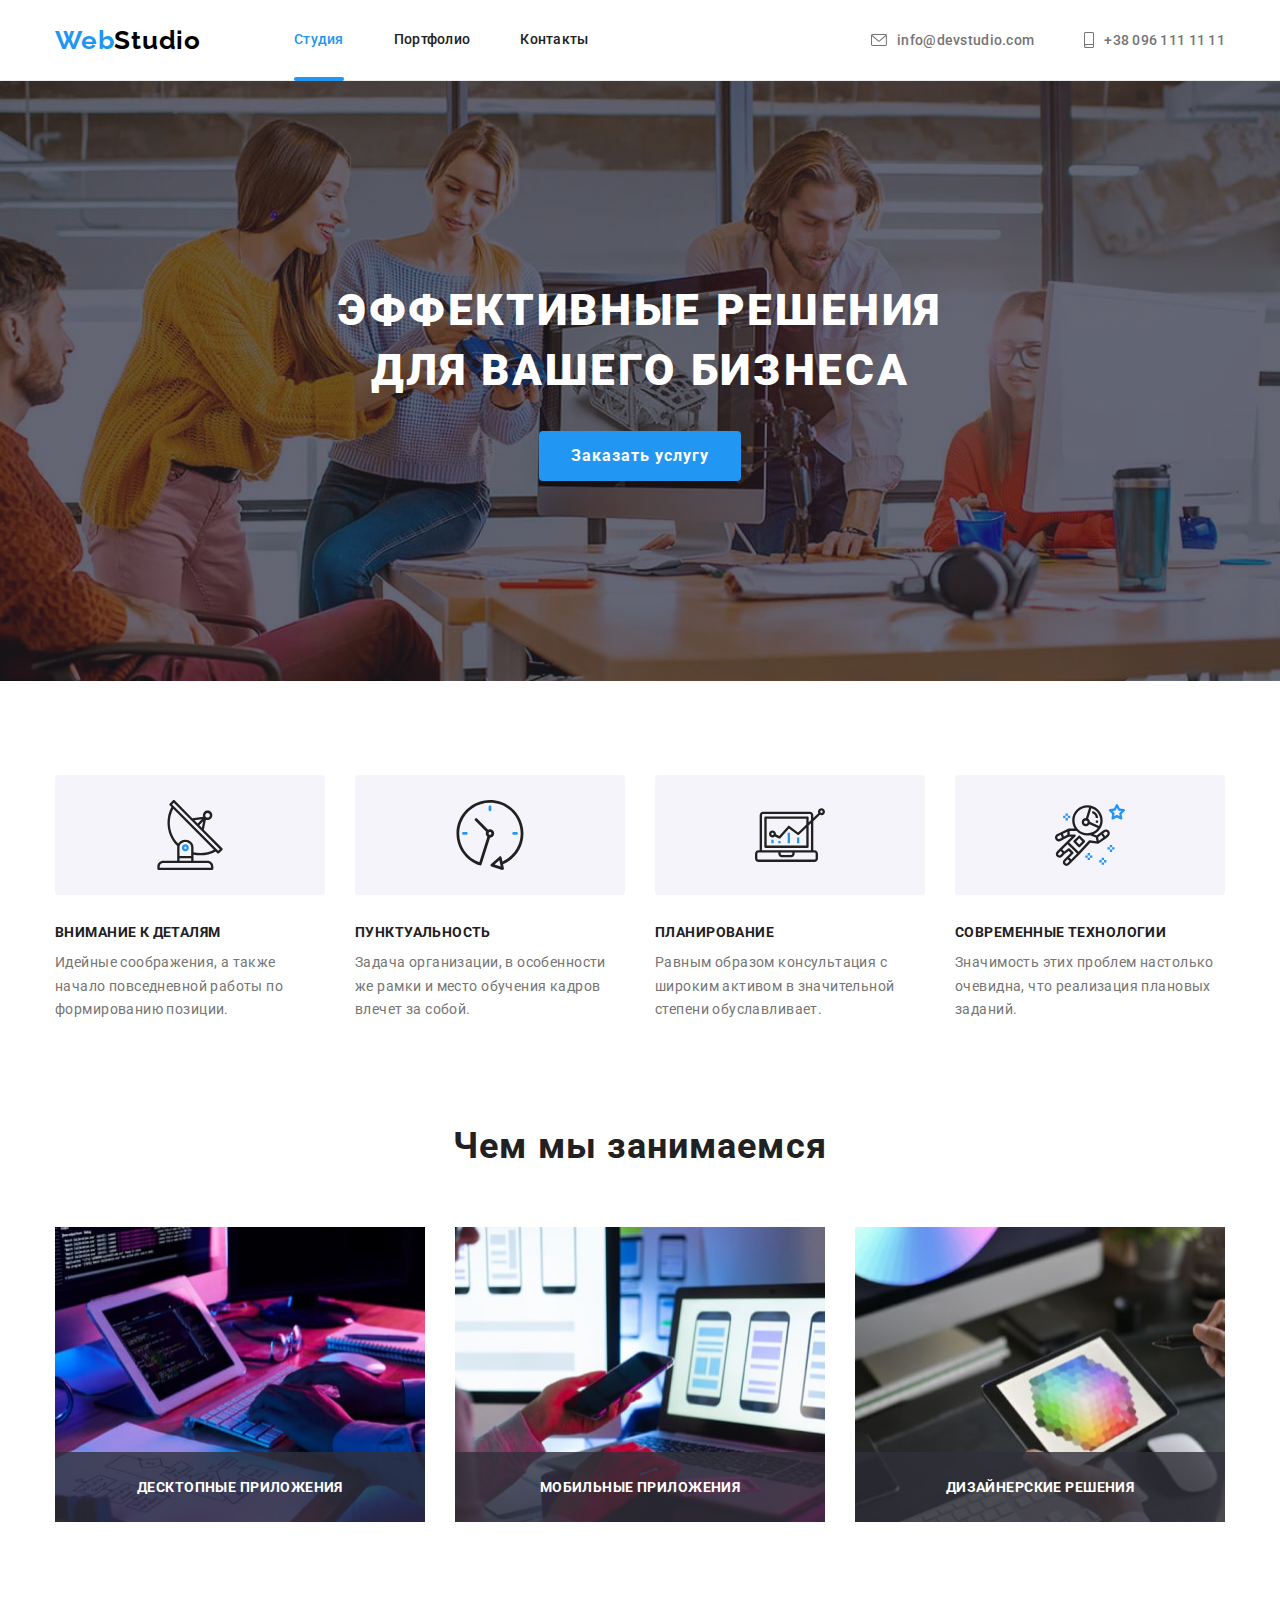
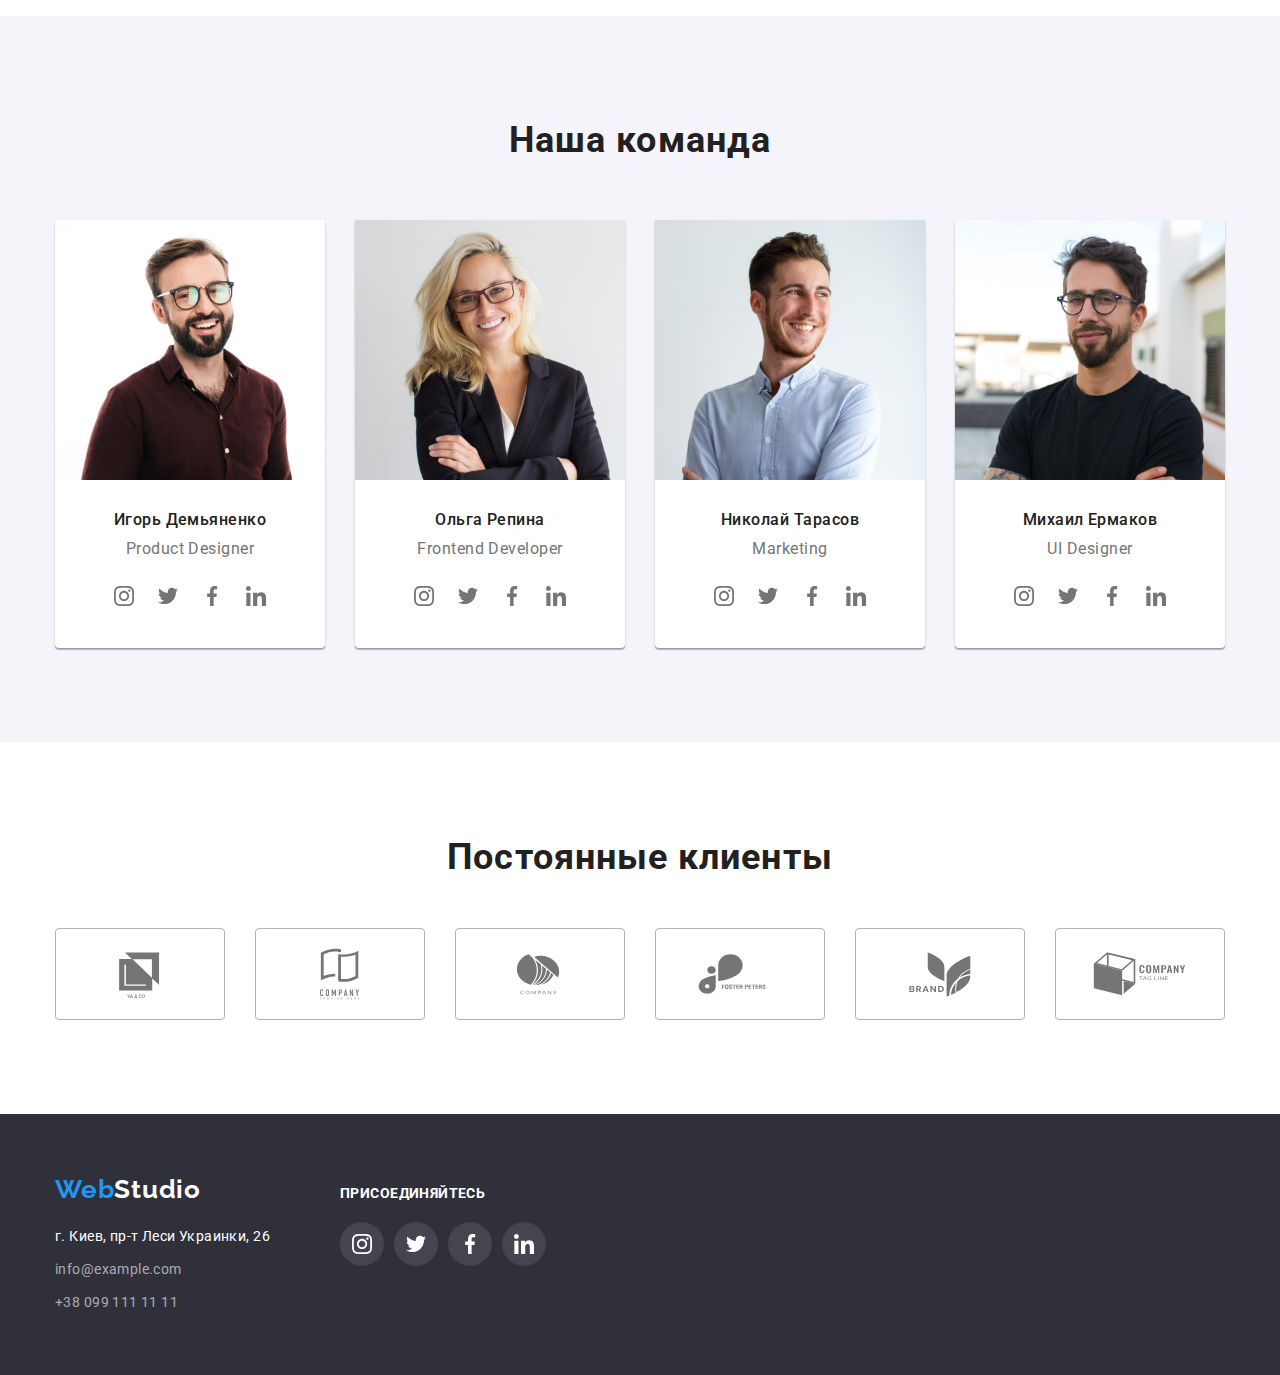
==== index.html @ 7a408845 "Adds files from HW#5" ====
<!DOCTYPE html>
<html lang="ru">
  <head>
    <meta charset="UTF-8" />
    <meta http-equiv="X-UA-Compatible" content="IE=edge" />
    <meta name="viewport" content="width=device-width, initial-scale=1.0" />
    <title>Студия</title>
    <link rel="preconnect" href="https://fonts.googleapis.com" />
    <link rel="preconnect" href="https://fonts.gstatic.com" crossorigin />
    <link
      href="https://fonts.googleapis.com/css2?family=Raleway:wght@700&family=Roboto:wght@400;500;700;900&display=swap"
      rel="stylesheet"
    />
    <link
      rel="stylesheet"
      href="https://cdnjs.cloudflare.com/ajax/libs/modern-normalize/1.1.0/modern-normalize.min.css"
    />
    <link rel="stylesheet" href="./css/styles.css" />
  </head>

  <body>
    <!-- Header -->
    <header class="page-header">
      <div class="container">
        <nav class="page-header-navigation">
          <a class="page-logo link" href="./index.html" lang="en"
            >Web<span class="header-logo">Studio</span></a
          >
          <ul class="page-header-navigation-list list">
            <li class="page-header-navigation-item">
              <a
                class="page-header-navigation-item-link link current-page-marker"
                href="./index.html"
                >Студия</a
              >
            </li>
            <li class="page-header-navigation-item">
              <a class="page-header-navigation-item-link link" href="./portfolio.html">Портфолио</a>
            </li>
            <li class="page-header-navigation-item">
              <a class="page-header-navigation-item-link link" href="">Контакты</a>
            </li>
          </ul>
        </nav>
        <ul class="page-header-contacts-list list">
          <li class="page-header-contacts-item">
            <a class="page-header-contacts-item-link link" href="mailto:info@devstudio.com">
              <svg class="mail-icon" width="16" height="12">
                <use href="./images/icons.svg#icon-envelope"></use></svg>
              info@devstudio.com
            </a>
          </li>
          <li class="page-header-contacts-item">
            <a class="page-header-contacts-item-link link" href="tel:+380961111111"
              ><svg class="phone-icon" width="10" height="16">
                <use href="./images/icons.svg#icon-smartphone"></use></svg>
              +38 096 111 11 11
            </a>
          </li>
        </ul>
      </div>
    </header>

    <main>
      <!-- Hero Section -->
      <section class="page-hero">
        <div class="container">
          <h1 class="page-hero-title">Эффективные решения <br> для вашего бизнеса</h1>
          <button class="page-hero-button" type="button" data-modal-open>Заказать услугу</button>
        </div>
      </section>

      <!-- Benefits Section -->
      <section class="benefits-section">
        <div class="container">
          <h2 class="benefits-section-title visually-hidden">Наши преимущества</h2>
          <ul class="benefits-section-list list">
            <li class="benefits-section-item">
              <div class="thumb">
                <svg class="benefits-section-item-icon" width="70" height="70">
                  <use href="./images/icons.svg#icon-antenna"></use>
                </svg>
              </div>
              <h3 class="benefits-section-item-title">Внимание к деталям</h3>
              <p class="benefits-section-item-text">
                Идейные соображения, а также начало повседневной работы по формированию позиции.
              </p>
            </li>
            <li class="benefits-section-item">
              <div class="thumb">
                <svg class="benefits-section-item-icon" width="70" height="70">
                  <use href="./images/icons.svg#icon-clock"></use>
                </svg>
              </div>
              <h3 class="benefits-section-item-title">Пунктуальность</h3>
              <p class="benefits-section-item-text">
                Задача организации, в особенности же рамки и место обучения кадров влечет за собой.
              </p>
            </li>
            <li class="benefits-section-item">
              <div class="thumb">
                <svg class="benefits-section-item-icon" width="70" height="70">
                  <use href="./images/icons.svg#icon-diagram"></use>
                </svg>
              </div>
              <h3 class="benefits-section-item-title">Планирование</h3>
              <p class="benefits-section-item-text">
                Равным образом консультация с широким активом в значительной степени обуславливает.
              </p>
            </li>
            <li class="benefits-section-item">
              <div class="thumb">
                <svg class="benefits-section-item-icon" width="70" height="70">
                  <use href="./images/icons.svg#icon-astronaut"></use>
                </svg>
              </div>
              <h3 class="benefits-section-item-title">Современные технологии</h3>
              <p class="benefits-section-item-text">
                Значимость этих проблем настолько очевидна, что реализация плановых заданий.
              </p>
            </li>
          </ul>
        </div>
      </section>

      <!-- Our work Section -->
      <section class="our-work-sectoin">
        <div class="container">
          <h2 class="our-work-sectoin-title">Чем мы занимаемся</h2>
          <ul class="our-work-sectoin-list list">
            <li class="our-work-sectoin-item">
              <div class="our-work-sectoin-item-wrapper">
                <img
                  class="our-work-sectoin-item-picture"
                  src="./images/what-we-do/what-we-do-pic-1.jpg"
                  alt="Программист набирает прогрмный код"
                  width="370"
                  height="295"
                />
                <p class="our-work-sectoin-item-label">Десктопные приложения</p>
              </div>
            </li>
            <li class="our-work-sectoin-item">
              <div class="our-work-sectoin-item-wrapper">
                <img
                  class="our-work-sectoin-item-picture"
                  src="./images/what-we-do/what-we-do-pic-2.jpg"
                  alt="Процесс разработки мобильной версии приложения"
                  width="370"
                  height="295"
                />
                <p class="our-work-sectoin-item-label">Мобильные приложения</p>
              </div>
            </li>
            <li class="our-work-sectoin-item">
              <div class="our-work-sectoin-item-wrapper">
                <img
                  class="our-work-sectoin-item-picture"
                  src="./images/what-we-do/what-we-do-pic-3.jpg"
                  alt="Процесс выбора цвета из палитры цветов"
                  width="370"
                  height="295"
                />
                <p class="our-work-sectoin-item-label">Дизайнерские решения</p>
              </div>
            </li>
          </ul>
        </div>
      </section>

      <!-- Our team Section -->
      <section class="team-section">
        <div class="container">
          <h2 class="team-section-title">Наша команда</h2>
          <ul class="team-section-list list">
            <li class="team-section-person">
              <img
                class="team-section-person-photo"
                src="./images/our-team/team-member-pic-1.jpg"
                alt="Фотография дизайнера продукта"
                width="270"
                height="260"
              />
              <h3 class="team-section-person-name">Игорь Демьяненко</h3>
              <p class="team-section-person-profession" lang="en">Product Designer</p>
              <ul class="team-section-person-social-list list">
                <li class="team-section-person-social-item">
                  <a href="" class="team-section-person-social-item-link link"
                    ><svg class="team-section-person-social-item-icon" width="20" height="20">
                      <use href="./images/icons.svg#icon-instagram"></use></svg>
                  </a>
                </li>
                <li class="team-section-person-social-item">
                  <a href="" class="team-section-person-social-item-link link"
                    ><svg class="team-section-person-social-item-icon" width="20" height="20">
                      <use href="./images/icons.svg#icon-twitter"></use></svg>
                  </a>
                </li>
                <li class="team-section-person-social-item">
                  <a href="" class="team-section-person-social-item-link link"
                    ><svg class="team-section-person-social-item-icon" width="20" height="20">
                      <use href="./images/icons.svg#icon-facebook"></use></svg>
                  </a>
                </li>
                <li class="team-section-person-social-item">
                  <a href="" class="team-section-person-social-item-link link"
                    ><svg class="team-section-person-social-item-icon" width="20" height="20">
                      <use href="./images/icons.svg#icon-linkedin"></use></svg>
                  </a>
                </li>
              </ul>
            </li>
            <li class="team-section-person">
              <img
                class="team-section-person-photo"
                src="./images/our-team/team-member-pic-2.jpg"
                alt="Фотография фронт энд разработчика"
                width="270"
                height="260"
              />
              <h3 class="team-section-person-name">Ольга Репина</h3>
              <p class="team-section-person-profession" lang="en">Frontend Developer</p>
              <ul class="team-section-person-social-list list">
                <li class="team-section-person-social-item">
                  <a href="" class="team-section-person-social-item-link link"
                    ><svg class="team-section-person-social-item-icon" width="20" height="20">
                      <use href="./images/icons.svg#icon-instagram"></use></svg>
                  </a>
                </li>
                <li class="team-section-person-social-item">
                  <a href="" class="team-section-person-social-item-link link"
                    ><svg class="team-section-person-social-item-icon" width="20" height="20">
                      <use href="./images/icons.svg#icon-twitter"></use></svg>
                  </a>
                </li>
                <li class="team-section-person-social-item">
                  <a href="" class="team-section-person-social-item-link link"
                    ><svg class="team-section-person-social-item-icon" width="20" height="20">
                      <use href="./images/icons.svg#icon-facebook"></use></svg>
                  </a>
                </li>
                <li class="team-section-person-social-item">
                  <a href="" class="team-section-person-social-item-link link"
                    ><svg class="team-section-person-social-item-icon" width="20" height="20">
                      <use href="./images/icons.svg#icon-linkedin"></use></svg>
                  </a>
                </li>
              </ul>
            </li>
            <li class="team-section-person">
              <img
                class="team-section-person-photo"
                src="./images/our-team/team-member-pic-3.jpg"
                alt="Фотография маркетолога"
                width="270"
                height="260"
              />
              <h3 class="team-section-person-name">Николай Тарасов</h3>
              <p class="team-section-person-profession" lang="en">Marketing</p>
              <ul class="team-section-person-social-list list">
                <li class="team-section-person-social-item">
                  <a href="" class="team-section-person-social-item-link link"
                    ><svg class="team-section-person-social-item-icon" width="20" height="20">
                      <use href="./images/icons.svg#icon-instagram"></use></svg>
                  </a>
                </li>
                <li class="team-section-person-social-item">
                  <a href="" class="team-section-person-social-item-link link"
                    ><svg class="team-section-person-social-item-icon" width="20" height="20">
                      <use href="./images/icons.svg#icon-twitter"></use></svg>
                  </a>
                </li>
                <li class="team-section-person-social-item">
                  <a href="" class="team-section-person-social-item-link link"
                    ><svg class="team-section-person-social-item-icon" width="20" height="20">
                      <use href="./images/icons.svg#icon-facebook"></use></svg>
                  </a>
                </li>
                <li class="team-section-person-social-item">
                  <a href="" class="team-section-person-social-item-link link"
                    ><svg class="team-section-person-social-item-icon" width="20" height="20">
                      <use href="./images/icons.svg#icon-linkedin"></use></svg>
                  </a>
                </li>
              </ul>
            </li>
            <li class="team-section-person">
              <img
                class="team-section-person-photo"
                src="./images/our-team/team-member-pic-4.jpg"
                alt="Фотография дизайнера пользовательского интерфейса"
                width="270"
                height="260"
              />
              <h3 class="team-section-person-name">Михаил Ермаков</h3>
              <p class="team-section-person-profession" lang="en">UI Designer</p>
              <ul class="team-section-person-social-list list">
                <li class="team-section-person-social-item">
                  <a href="" class="team-section-person-social-item-link link"
                    ><svg class="team-section-person-social-item-icon" width="20" height="20">
                      <use href="./images/icons.svg#icon-instagram"></use></svg>
                  </a>
                </li>
                <li class="team-section-person-social-item">
                  <a href="" class="team-section-person-social-item-link link"
                    ><svg class="team-section-person-social-item-icon" width="20" height="20">
                      <use href="./images/icons.svg#icon-twitter"></use></svg>
                  </a>
                </li>
                <li class="team-section-person-social-item">
                  <a href="" class="team-section-person-social-item-link link"
                    ><svg class="team-section-person-social-item-icon" width="20" height="20">
                      <use href="./images/icons.svg#icon-facebook"></use></svg>
                  </a>
                </li>
                <li class="team-section-person-social-item">
                  <a href="" class="team-section-person-social-item-link link"
                    ><svg class="team-section-person-social-item-icon" width="20" height="20">
                      <use href="./images/icons.svg#icon-linkedin"></use></svg>
                  </a>
                </li>
              </ul>
            </li>
          </ul>
        </div>
      </section>

      <!-- Clients Section -->
      <section class="clients-section">
        <div class="container">
          <h2 class="clients-section-title">Постоянные клиенты</h2>
          <ul class="clients-section-list list">
            <li class="clients-section-item">
              <a class="client-section-item-link link" href=""
                ><svg class="clients-section-item-icon" width="106" height="60">
                  <use href="./images/icons.svg#icon-client-1"></use></svg>
              </a>
            </li>
            <li class="clients-section-item">
              <a class="client-section-item-link link" href=""
                ><svg class="clients-section-item-icon" width="106" height="60">
                  <use href="./images/icons.svg#icon-client-2"></use></svg>
              </a>
            </li>
            <li class="clients-section-item">
              <a class="client-section-item-link link" href=""
                ><svg class="clients-section-item-icon" width="106" height="60">
                  <use href="./images/icons.svg#icon-client-3"></use></svg>
              </a>
            </li>
            <li class="clients-section-item">
              <a class="client-section-item-link link" href=""
                ><svg class="clients-section-item-icon" width="106" height="60">
                  <use href="./images/icons.svg#icon-client-4"></use></svg>
              </a>
            </li>
            <li class="clients-section-item">
              <a class="client-section-item-link link" href=""
                ><svg class="clients-section-item-icon" width="106" height="60">
                  <use href="./images/icons.svg#icon-client-5"></use></svg>
              </a>
            </li>
            <li class="clients-section-item">
              <a class="client-section-item-link link" href=""
                ><svg class="clients-section-item-icon" width="106" height="60">
                  <use href="./images/icons.svg#icon-client-6"></use></svg>
              </a>
            </li>
          </ul>
        </div>
      </section>
    </main>

    <!-- Footer -->
    <footer class="page-footer">
      <div class="container">
        <div class="footer-contacts">
          <a class="page-logo link" href="./index.html" lang="en"
            >Web<span class="footer-logo">Studio</span></a
          >
          <address class="page-footer-address">
            <ul class="page-footer-address-list list">
              <li class="page-footer-address-item">
                <a
                  class="page-footer-address-item-address link"
                  href="https://goo.gl/maps/Gpic2GzjELETUbJ9A"
                  target="_blank"
                  rel="noopener noreferrer"
                  >г. Киев, пр-т Леси Украинки, 26</a
                >
              </li>
              <li class="page-footer-address-item">
                <a class="page-footer-address-item-mail link" href="mailto:info@example.com"
                  >info@example.com</a
                >
              </li>
              <li class="page-footer-address-item">
                <a class="page-footer-address-item-tel link" href="tel:+380991111111"
                  >+38 099 111 11 11</a
                >
              </li>
            </ul>
          </address>
        </div>

        <div class="footer-social">
          <h2 class="footer-social-title">Присоединяйтесь</h2>
          <ul class="footer-social-list list">
            <li class="footer-social-item">
              <a href="" class="footer-social-item-link link"
                ><svg class="footer-social-item-icon" width="20" height="20">
                  <use href="./images/icons.svg#icon-instagram"></use></svg>
              </a>
            </li>
            <li class="footer-social-item">
              <a href="" class="footer-social-item-link link"
                ><svg class="footer-social-item-icon" width="20" height="20">
                  <use href="./images/icons.svg#icon-twitter"></use></svg>
              </a>
            </li>
            <li class="footer-social-item">
              <a href="" class="footer-social-item-link link"
                ><svg class="footer-social-item-icon" width="20" height="20">
                  <use href="./images/icons.svg#icon-facebook"></use></svg>
              </a>
            </li>
            <li class="footer-social-item">
              <a href="" class="footer-social-item-link link"
                ><svg class="footer-social-item-icon" width="20" height="20">
                  <use href="./images/icons.svg#icon-linkedin"></use></svg>
              </a>
            </li>
          </ul>
        </div>
      </div>
    </footer>

    <div class="backdrop is-hidden" data-modal>
      <div class="modal-window">
        <button class="modal-window-close-button" type="button" data-modal-close>
          <svg class="modal-window-close-icon" width="18" height="18">
            <use href="./images/icons.svg#icon-close"></use>
          </svg>
        </button>
      </div>
    </div>

    <script src="./js/modal.js"></script>
  </body>
</html>
---- css/styles.css ----
:root {
  --main-title-color: #212121;
  --main-text-color: #757575;
  --main-navigation-item-color: #212121;
  --accent-color: #2196f3;
  --current-page-marker-color: #2196f3;

  --section-padding-top: 94px;
  --section-padding-bottom: 94px;
  --main-gap: 30px;
}

body {
  font-family: 'Roboto', sans-serif;
  color: var(--main-text-color);
}

h1,
h2,
h3,
h4,
h5,
h6,
p {
  margin-top: 0;
  margin-bottom: 0;
}

ul {
  margin-top: 0;
  margin-bottom: 0;
  padding-left: 0;
}

/* -***- Utiliyt classes -***- */
.visually-hidden {
  position: absolute;
  width: 1px;
  height: 1px;
  margin: -1px;
  padding: 0;
  overflow: hidden;
  border: 0;
  clip: rect(0 0 0 0);
}

.list {
  list-style: none;
}

.link {
  text-decoration: none;
}

.container {
  width: 1200px;
  padding-left: 15px;
  padding-right: 15px;
  margin: 0 auto;
}

.page-logo {
  font-family: 'Raleway', sans-serif;
  font-weight: 700;
  font-size: 26px;
  line-height: 1.19;
  letter-spacing: 0.03em;

  color: #2196f3;
}

/* -***-Index page-***- */

/* ---Header--- */
.page-header {
  border-bottom: 1px solid #ececec;
}

/* Logo */
.page-header .container {
  display: flex;
}

.page-header-navigation {
  display: flex;
  align-items: center;
}

.page-logo .header-logo {
  color: #000000;
}

/* Header Navigation */
.page-header-navigation-list {
  display: flex;
  margin-left: 93px;
}

.page-header-navigation-item + .page-header-navigation-item {
  margin-left: 50px;
}

.page-header-navigation-item-link {
  font-weight: 500;
  font-size: 14px;
  line-height: 1.14;
  letter-spacing: 0.02em;

  color: var(--main-navigation-item-color);

  display: block;
  padding-top: 32px;
  padding-bottom: 32px;

  transition: color 250ms cubic-bezier(0.4, 0, 0.2, 1);
}

.page-header-navigation-item-link:hover,
.page-header-navigation-item-link:focus {
  color: var(--accent-color);
}

/* Header Contacts */
.page-header-contacts-list {
  display: flex;
  margin-left: auto;
  align-items: center;
}

.page-header-contacts-item + .page-header-contacts-item {
  margin-left: 50px;
}

.page-header-contacts-item-link {
  font-weight: 500;
  font-size: 14px;
  line-height: 1, 14;
  letter-spacing: 0.02em;

  color: #757575;

  display: flex;
  align-items: center;
  padding-top: 32px;
  padding-bottom: 32px;

  transition: color 250ms cubic-bezier(0.4, 0, 0.2, 1);
}

.page-header-contacts-item-link:hover,
.page-header-contacts-item-link:focus {
  color: var(--accent-color);
}

.mail-icon,
.phone-icon {
  fill: currentColor;
  margin-right: 10px;
  max-height: 100%;
}

.current-page-marker {
  color: var(--current-page-marker-color);

  position: relative;
}

.current-page-marker::after {
  content: '';
  width: 100%;
  height: 4px;
  background-color: var(--accent-color);
  border-radius: 2px;

  display: block;

  position: absolute;
  left: 0;
  bottom: -1px;
}

/* ---Hero Section--- */
.page-hero {
  padding-top: 200px;
  padding-bottom: 200px;

  background-color: #c4c4c4;
  background-image: linear-gradient(rgba(47, 48, 58, 0.4), rgba(47, 48, 58, 0.4)),
    url(../images/hero-section/hero-bg.jpg);
  background-repeat: no-repeat;
  background-position: center;
  background-size: cover;
}

.page-hero-title {
  font-weight: 900;
  font-size: 44px;
  line-height: 1.36;
  letter-spacing: 0.06em;
  text-transform: uppercase;
  text-align: center;

  color: #ffffff;

  display: block;
  margin-left: auto;
  margin-right: auto;
}

.page-hero-button {
  font-family: 'Roboto', sans-serif;
  font-weight: 700;
  font-size: 16px;
  line-height: 1.87;
  letter-spacing: 0.06em;

  cursor: pointer;

  color: #ffffff;
  background-color: #2196f3;
  border: 0;
  padding: 10px 32px;
  box-shadow: 0px 4px 4px rgba(0, 0, 0, 0.15);
  border-radius: 4px;

  display: block;
  margin-top: 30px;
  margin-left: auto;
  margin-right: auto;

  transition: background-color 250ms cubic-bezier(0.4, 0, 0.2, 1);
}

.page-hero-button:hover,
.page-hero-button:focus {
  background-color: #188ce8;
}

/* ---Benefits Section--- */
.benefits-section {
  padding-top: var(--section-padding-top);
  padding-bottom: var(--section-padding-bottom);
}

.benefits-section-list {
  display: flex;
}

.benefits-section-item + .benefits-section-item {
  margin-left: var(--main-gap);
}

.benefits-section .thumb {
  width: 270px;
  height: 120px;
  display: flex;
  align-items: center;
  justify-content: center;

  background-color: #f5f4fa;
  border-radius: 4px;
}

.benefits-section-item-title {
  font-weight: 700;
  font-size: 14px;
  line-height: 1.14;
  letter-spacing: 0.03em;
  text-transform: uppercase;

  color: var(--main-title-color);

  margin-top: 30px;
}

.benefits-section-item-text {
  font-size: 14px;
  line-height: 1.71;
  letter-spacing: 0.03em;

  display: block;
  margin-top: 10px;
}

/* ---Our work Section--- */
.our-work-sectoin {
  padding-bottom: var(--section-padding-bottom);
}

.our-work-sectoin-title {
  font-weight: 700;
  font-size: 36px;
  line-height: 1.67;
  letter-spacing: 0.03em;
  text-align: center;

  color: var(--main-title-color);
}

.our-work-sectoin-list {
  display: flex;
  margin-top: 50px;
}

.our-work-sectoin-item + .our-work-sectoin-item {
  margin-left: var(--main-gap);
}

.our-work-sectoin-item-wrapper {
  position: relative;
}

.our-work-sectoin-item-picture {
  display: block;
}

.our-work-sectoin-item-label {
  font-weight: bold;
  font-size: 14px;
  line-height: calc(16 / 14);
  text-align: center;
  letter-spacing: 0.03em;
  text-transform: uppercase;

  color: #ffffff;
  background-color: rgba(47, 48, 58, 0.8);

  position: absolute;
  bottom: 0;
  left: 50%;
  transform: translate(-50%);

  width: 100%;
  padding: 27px 0;
}

/* ---Our team Section--- */
.team-section {
  padding-top: var(--section-padding-top);
  padding-bottom: var(--section-padding-bottom);

  background: #f5f4fa;
}

.team-section-title {
  font-weight: 700;
  font-size: 36px;
  line-height: 1.67;
  letter-spacing: 0.03em;
  text-align: center;

  color: var(--main-title-color);
}

.team-section-list {
  display: flex;
  margin-top: 50px;
}

.team-section-person + .team-section-person {
  margin-left: var(--main-gap);
}

.team-section-person {
  background: #ffffff;
  box-shadow: 0px 1px 3px rgba(0, 0, 0, 0.12), 0px 1px 1px rgba(0, 0, 0, 0.14),
    0px 2px 1px rgba(0, 0, 0, 0.2);
  border-radius: 0px 0px 4px 4px;
  padding-bottom: 30px;
}

.team-section-person-photo {
  display: block;
}

.team-section-person-name {
  font-weight: 500;
  font-size: 16px;
  line-height: 1.19;
  letter-spacing: 0.03em;
  text-align: center;

  color: #212121;

  margin-top: 30px;
}

.team-section-person-profession {
  font-size: 16px;
  line-height: 1.19;
  letter-spacing: 0.03em;
  text-align: center;

  margin-top: 10px;
}

.team-section-person-social-list {
  display: flex;
  justify-content: center;
  margin-top: 16px;
}

.eam-section-person-social-item:not(:last-child) {
  margin-right: 10px;
}

.team-section-person-social-item-link {
  display: flex;
  width: 44px;
  height: 44px;
  border-radius: 50%;
  align-items: center;
  justify-content: center;
  color: var(--main-text-color);

  transition: background-color 250ms cubic-bezier(0.4, 0, 0.2, 1);
}

.team-section-person-social-item-link:hover,
.team-section-person-social-item-link:focus {
  background-color: var(--accent-color);
  color: #ffffff;
}

.team-section-person-social-item-icon {
  fill: currentColor;
}

/* --Clients Section--- */
.clients-section {
  padding-top: var(--section-padding-top);
  padding-bottom: var(--section-padding-bottom);
}

.clients-section-title {
  font-weight: bold;
  font-size: 36px;
  line-height: 1.17;
  text-align: center;
  letter-spacing: 0.03em;

  color: var(--main-title-color);
}

.clients-section-list {
  display: flex;
  margin-top: 50px;
}

.clients-section-item:not(:last-child) {
  margin-right: var(--main-gap);
}

.client-section-item-link {
  display: flex;
  width: 170px;
  height: 92px;
  border: 1px solid #afb1b8;
  border-radius: 4px;
  padding: 16px 32px;
  color: var(--main-text-color);

  transition: color 250ms cubic-bezier(0.4, 0, 0.2, 1), border 250ms cubic-bezier(0.4, 0, 0.2, 1);
}

.client-section-item-link:hover,
.client-section-item-link:focus {
  color: var(--accent-color);
  border: 1px solid var(--accent-color);
}

.clients-section-item-icon {
  fill: currentColor;
}

/* ---Footer--- */
.page-footer {
  background-color: #2f303a;
}

.page-logo .footer-logo {
  color: #ffffff;
}

.page-footer .container {
  padding-top: 60px;
  padding-bottom: 60px;

  display: flex;
  align-items: baseline;
}

.page-footer-address {
  display: block;
  margin-top: 20px;
}

.page-footer-address-item + .page-footer-address-item {
  display: block;
  margin-top: 9px;
}

.page-footer-address-item-address {
  font-style: normal;
  font-size: 14px;
  line-height: 1.71;
  letter-spacing: 0.03em;

  color: #ffffff;

  transition: color 250ms cubic-bezier(0.4, 0, 0.2, 1);
}

.page-footer-address-item-address:hover,
.page-footer-address-item-address:focus {
  color: var(--accent-color);
}

.page-footer-address-item-mail,
.page-footer-address-item-tel {
  font-style: normal;
  font-size: 14px;
  line-height: 1.71;
  letter-spacing: 0.03em;

  color: rgba(255, 255, 255, 0.6);

  transition: color 250ms cubic-bezier(0.4, 0, 0.2, 1);
}

.page-footer-address-item-mail:hover,
.page-footer-address-item-mail:focus {
  color: var(--accent-color);
}

.page-footer-address-item-tel:hover,
.page-footer-address-item-tel:focus {
  color: var(--accent-color);
}

.footer-social {
  margin-left: 70px;
}

.footer-social-title {
  font-weight: bold;
  font-size: 14px;
  line-height: 1.14;
  letter-spacing: 0.03em;
  text-transform: uppercase;

  color: #ffffff;
}

.footer-social-list {
  display: flex;
  margin-top: 20px;
}

.footer-social-item:not(:last-child) {
  margin-right: 10px;
}

.footer-social-item-link {
  display: flex;
  justify-content: center;
  align-items: center;
  width: 44px;
  height: 44px;

  background-color: rgba(255, 255, 255, 0.1);
  border-radius: 50%;
  color: #ffffff;

  transition: background-color 250ms cubic-bezier(0.4, 0, 0.2, 1);
}

.footer-social-item-link:hover,
.footer-social-item-link:focus {
  background-color: var(--accent-color);
}

.footer-social-item-icon {
  fill: currentColor;
}

/* -***-Portfolio page-***- */
.projects {
  padding-top: var(--section-padding-top);
  padding-bottom: var(--section-padding-bottom);
}

/* ---Filters Section--- */
.filters-list {
  display: flex;
  justify-content: center;
}

.filters-item + .filters-item {
  margin-left: 8px;
}

.filters-button {
  font-family: 'Roboto', sans-serif;
  font-weight: 500;
  font-size: 16px;
  line-height: 1.62;
  letter-spacing: 0.03em;

  cursor: pointer;

  color: #212121;
  background: #f5f4fa;

  border-radius: 4px;
  border: 0;
  padding: 6px 22px;

  transition: color 250ms cubic-bezier(0.4, 0, 0.2, 1),
    text-shadow 250ms cubic-bezier(0.4, 0, 0.2, 1),
    background-color 250ms cubic-bezier(0.4, 0, 0.2, 1),
    box-shadow 250ms cubic-bezier(0.4, 0, 0.2, 1);
}

/* .active-button {
  color: #ffffff;
  text-shadow: 0px 4px 4px rgba(0, 0, 0, 0.25);
  background-color: #2196f3;
} */

.filters-button:hover,
.filters-button:focus {
  color: #ffffff;
  text-shadow: 0px 4px 4px rgba(0, 0, 0, 0.25);
  background-color: var(--accent-color);
  box-shadow: 0px 3px 1px rgba(0, 0, 0, 0.1), 0px 1px 2px rgba(0, 0, 0, 0.08),
    0px 2px 2px rgba(0, 0, 0, 0.12);
}

/* ---Projects Section--- */

.project-list {
  display: flex;
  flex-wrap: wrap;
  margin-top: 50px;
  margin-right: calc(-1 * var(--main-gap));
  margin-bottom: -30px;
}

.project-item {
  flex-basis: calc(100% / 3 - 30px);
  margin-right: var(--main-gap);
  margin-bottom: 30px;

  background: #ffffff;

  transition: box-shadow 250ms cubic-bezier(0.4, 0, 0.2, 1);
}

.project-item:hover,
.project-item:focus {
  box-shadow: 0px 1px 1px rgba(0, 0, 0, 0.12), 0px 4px 4px rgba(0, 0, 0, 0.06),
    1px 4px 6px rgba(0, 0, 0, 0.16);
}

.project-item-overlay {
  position: relative;
  overflow: hidden;
}

.project-preview {
  display: block;
  max-width: 100%;
}

.project-item-description {
  font-size: 18px;
  line-height: calc(28 / 18);
  letter-spacing: 0.03em;

  color: #ffffff;
  background-color: rgba(33, 150, 243, 0.9);

  overflow: auto;

  /* width: 100%; */
  height: 100%;
  padding: 63px 24px;

  position: absolute;
  top: 0;
  left: 0;
  transform: translateY(100%);

  transition: transform 250ms cubic-bezier(0.4, 0, 0.2, 1);
}

.project-item:hover .project-item-description {
  transform: translateY(0);
}

.project-item-info {
  padding: 20px 24px;
  border-left: 1px solid #eeeeee;
  border-right: 1px solid #eeeeee;
  border-bottom: 1px solid #eeeeee;
}

.project-title {
  font-weight: 700;
  font-size: 18px;
  line-height: 2;
  letter-spacing: 0.06em;

  color: var(--main-title-color);
}

.project-category {
  font-size: 16px;
  line-height: 1.87;
  letter-spacing: 0.03em;
  color: var(--main-text-color);

  margin-top: 4px;
}

/* ---Modal Window--- */
.backdrop {
  position: fixed;
  height: 100vh;
  width: 100vw;
  left: 0;
  top: 0;
  background-color: rgba(0, 0, 0, 0.2);

  opacity: 1;

  transition: opacity 250ms cubic-bezier(0.4, 0, 0.2, 1);
}

.modal-window {
  position: absolute;
  width: 528px;
  min-height: 581px;
  left: 50%;
  top: 50%;

  padding: 40px;

  background-color: #ffffff;
  box-shadow: 0px 1px 3px rgba(0, 0, 0, 0.12), 0px 1px 1px rgba(0, 0, 0, 0.14),
    0px 2px 1px rgba(0, 0, 0, 0.2);
  border-radius: 4px;

  transform: translate(-50%, -50%) scale(1);
  transition: transform 250ms cubic-bezier(0.4, 0, 0.2, 1);
}

.modal-window-close-button {
  width: 30px;
  height: 30px;
  background-color: #ffffff;
  border: 1px solid rgba(0, 0, 0, 0.1);
  border-radius: 50%;

  padding: 0;

  display: flex;
  align-items: center;
  justify-content: center;

  position: absolute;
  top: 8px;
  right: 8px;
}

.backdrop.is-hidden {
  opacity: 0;
  pointer-events: none;
}

.backdrop.is-hidden .modal-window {
  transform: translate(-50%, -50%) scale(0.9);
}
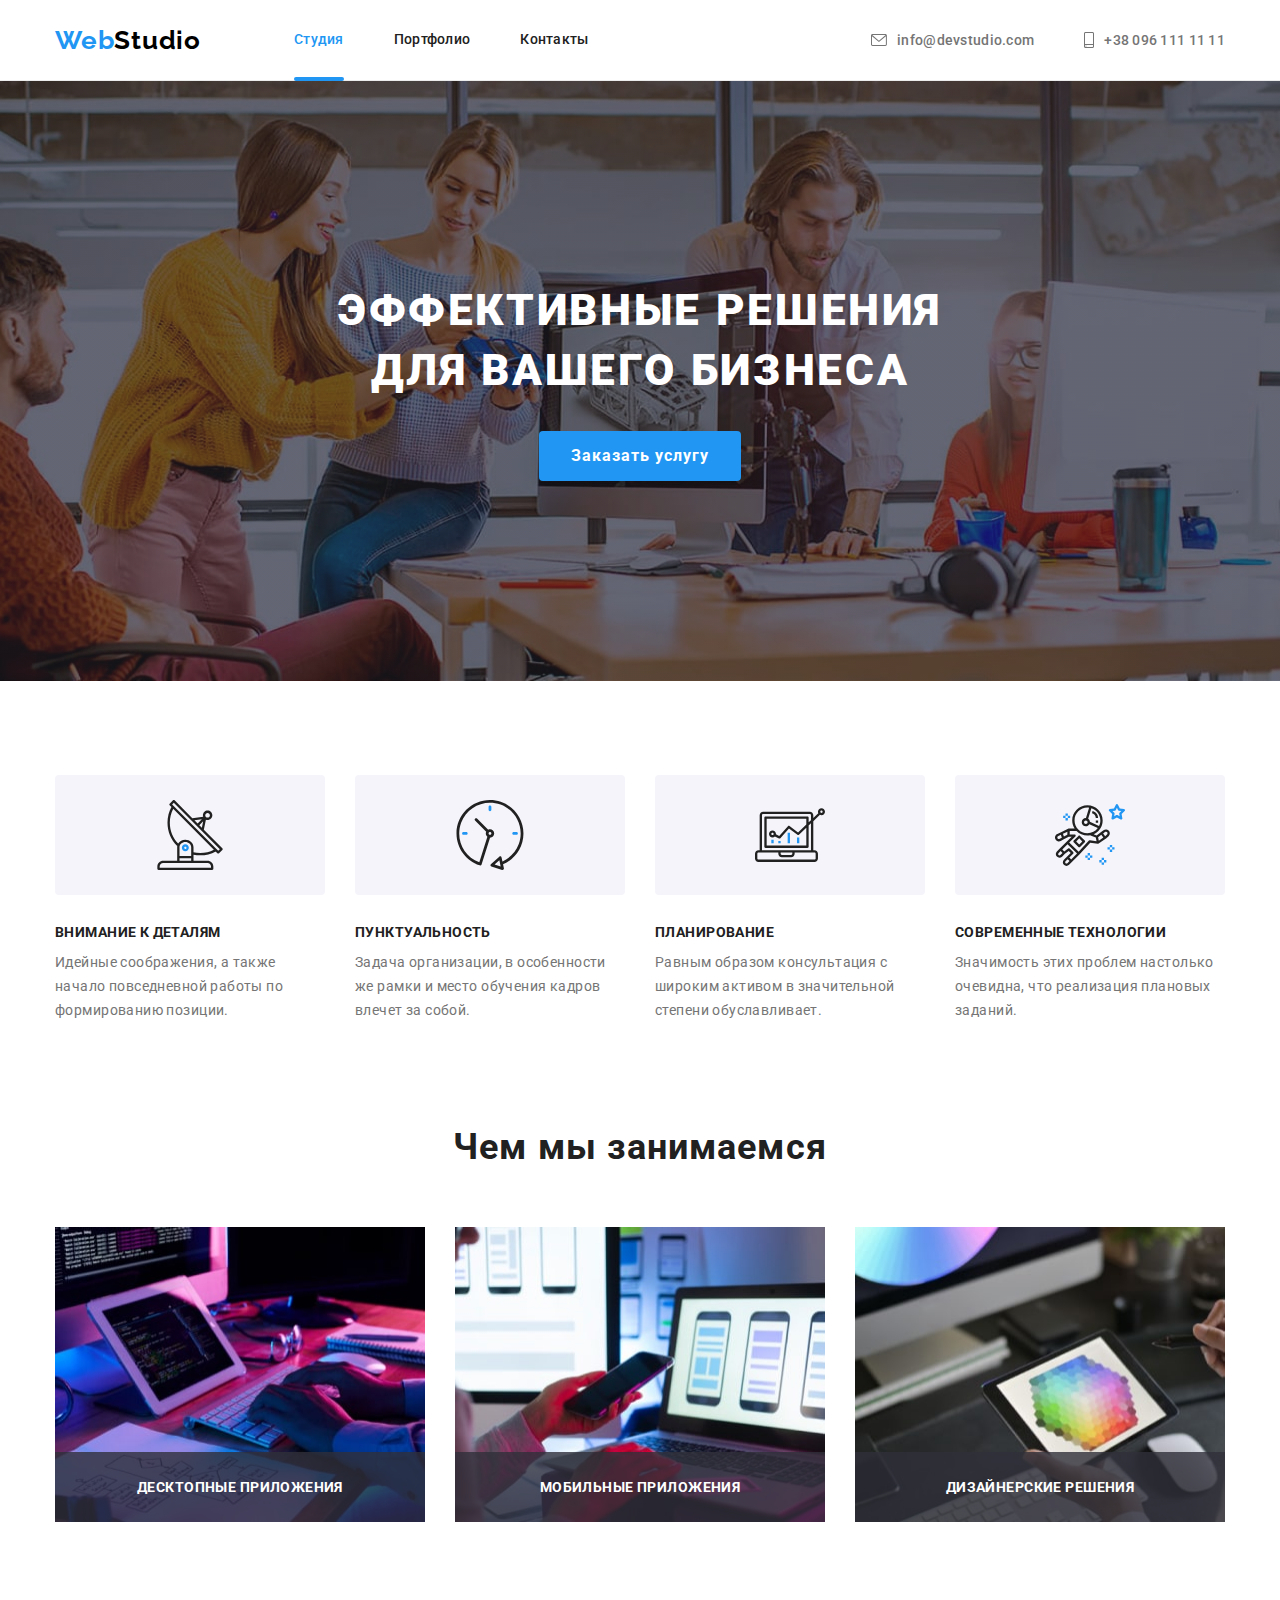
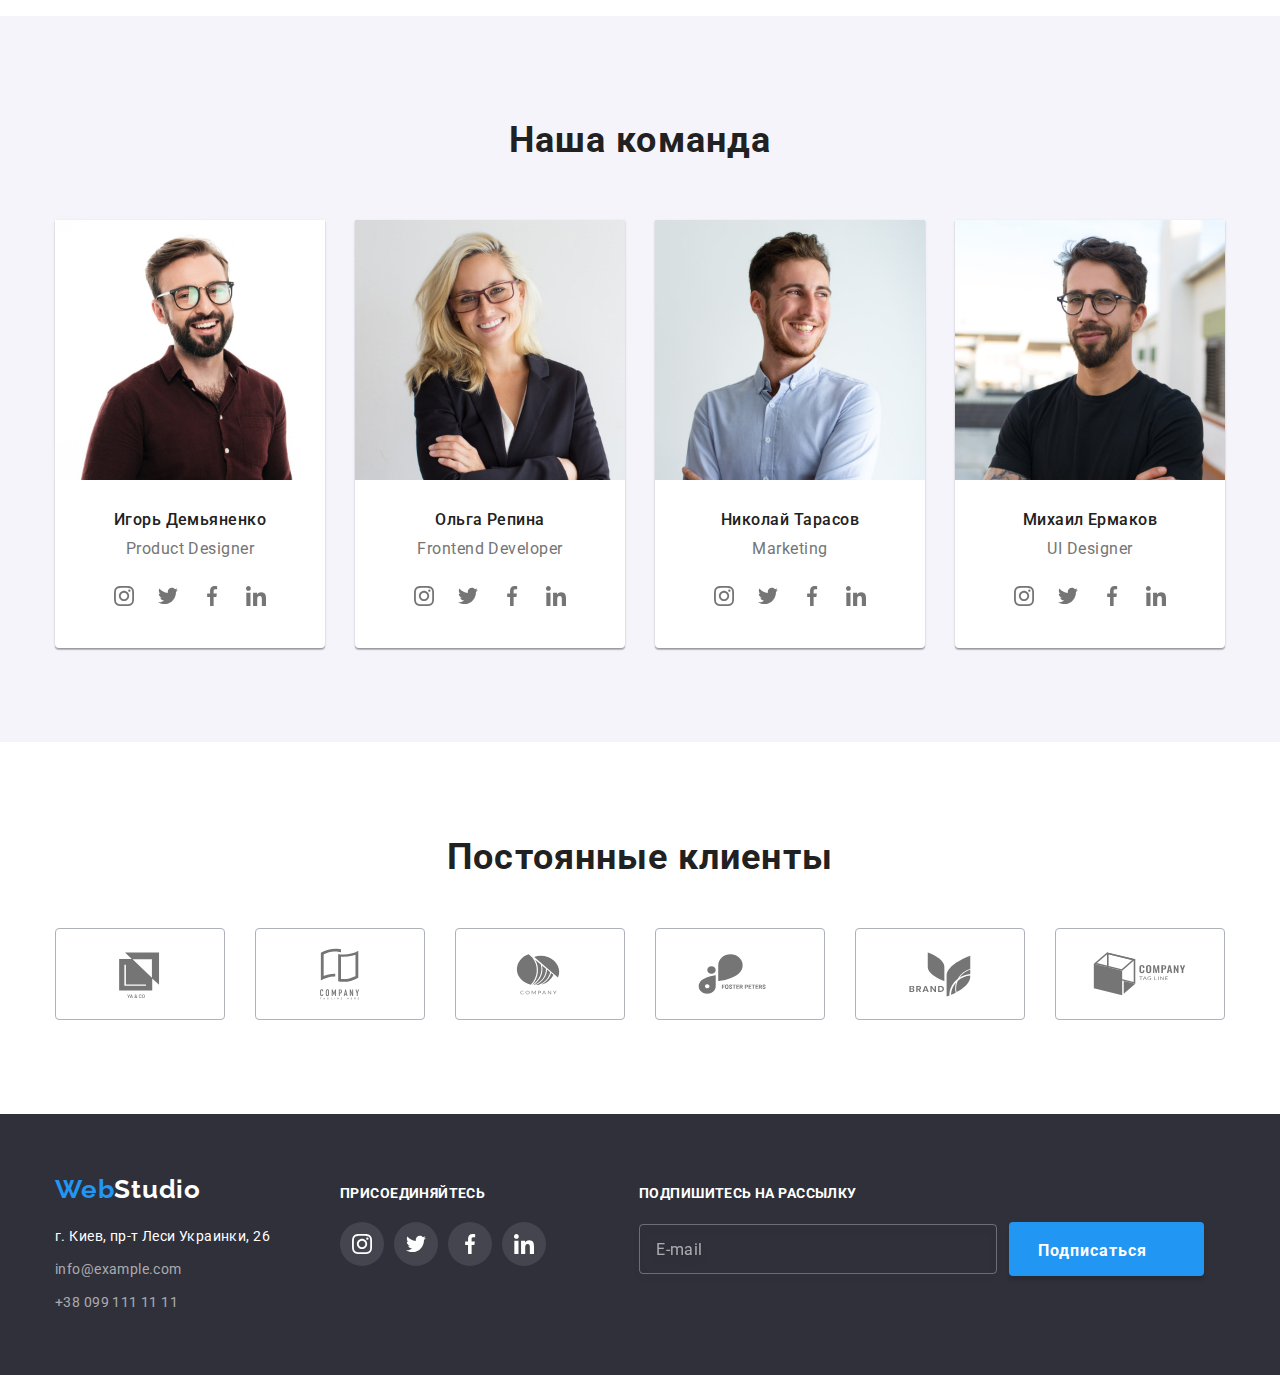
==== commit 25ef5c8f: "Adds form markup and styles" ====
--- a/index.html
+++ b/index.html
@@ -66,7 +66,7 @@
       <section class="page-hero">
         <div class="container">
           <h1 class="page-hero-title">Эффективные решения <br> для вашего бизнеса</h1>
-          <button class="page-hero-button" type="button" data-modal-open>Заказать услугу</button>
+          <button class="button page-hero-button" type="button" data-modal-open>Заказать услугу</button>
         </div>
       </section>
 
@@ -432,6 +432,18 @@
             </li>
           </ul>
         </div>
+
+        <div class="footer-form">
+          <b class="footer-subscribe-form-title">Подпишитесь на рассылку</b>
+          <form class="footer-subscribe-form" action="#" name="footer-subscribe-form" autocomplete="on">
+          <input class="footer-subscribe-form-input" type="email" name="email" placeholder="E-mail">
+          <button class="button footer-subscribe-form-button" type="submit">Подписаться
+            <svg width="24" height="24">
+              <use></use>
+            </svg>
+          </button>
+          </form>
+        </div>
       </div>
     </footer>
 
--- a/css/styles.css
+++ b/css/styles.css
@@ -69,6 +69,22 @@
   color: #2196f3;
 }
 
+.button {
+  font-family: 'Roboto', sans-serif;
+  font-weight: 700;
+  font-size: 16px;
+  line-height: calc(30 / 16);
+  letter-spacing: 0.06em;
+
+  cursor: pointer;
+
+  color: #ffffff;
+  background-color: #2196f3;
+  border: 0;
+  box-shadow: 0px 4px 4px rgba(0, 0, 0, 0.15);
+  border-radius: 4px;
+}
+
 /* -***-Index page-***- */
 
 /* ---Header--- */
@@ -208,25 +224,12 @@
 }
 
 .page-hero-button {
-  font-family: 'Roboto', sans-serif;
-  font-weight: 700;
-  font-size: 16px;
-  line-height: 1.87;
-  letter-spacing: 0.06em;
-
-  cursor: pointer;
-
-  color: #ffffff;
-  background-color: #2196f3;
-  border: 0;
-  padding: 10px 32px;
-  box-shadow: 0px 4px 4px rgba(0, 0, 0, 0.15);
-  border-radius: 4px;
-
-  display: block;
+  display: block;
+
   margin-top: 30px;
   margin-left: auto;
   margin-right: auto;
+  padding: 10px 32px;
 
   transition: background-color 250ms cubic-bezier(0.4, 0, 0.2, 1);
 }
@@ -582,6 +585,56 @@
 
 .footer-social-item-icon {
   fill: currentColor;
+}
+
+.footer-form {
+  margin-left: 93px;
+}
+
+.footer-subscribe-form-title {
+  font-weight: bold;
+  font-size: 14px;
+  line-height: calc(16 / 14);
+  letter-spacing: 0.03em;
+  text-transform: uppercase;
+
+  color: #ffffff;
+}
+
+.footer-subscribe-form {
+  margin-top: 20px;
+  display: flex;
+  align-items: center;
+}
+
+.footer-subscribe-form-input {
+  color: #ffffff;
+
+  width: 358px;
+  height: 50px;
+  padding: 15px 16px;
+
+  border: 1px solid rgba(255, 255, 255, 0.3);
+  box-sizing: border-box;
+  filter: drop-shadow(0px 4px 4px rgba(0, 0, 0, 0.15));
+  border-radius: 4px;
+  background-color: rgba(33, 150, 243, 0);
+}
+
+.footer-subscribe-form-input::placeholder {
+  font-size: 16px;
+  line-height: calc(20 / 16);
+
+  display: flex;
+  align-items: center;
+  letter-spacing: 0.03em;
+
+  color: rgba(255, 255, 255, 0.6);
+}
+
+.footer-subscribe-form-button {
+  margin-left: 12px;
+  padding: 10px 28px 10px 29px;
 }
 
 /* -***-Portfolio page-***- */
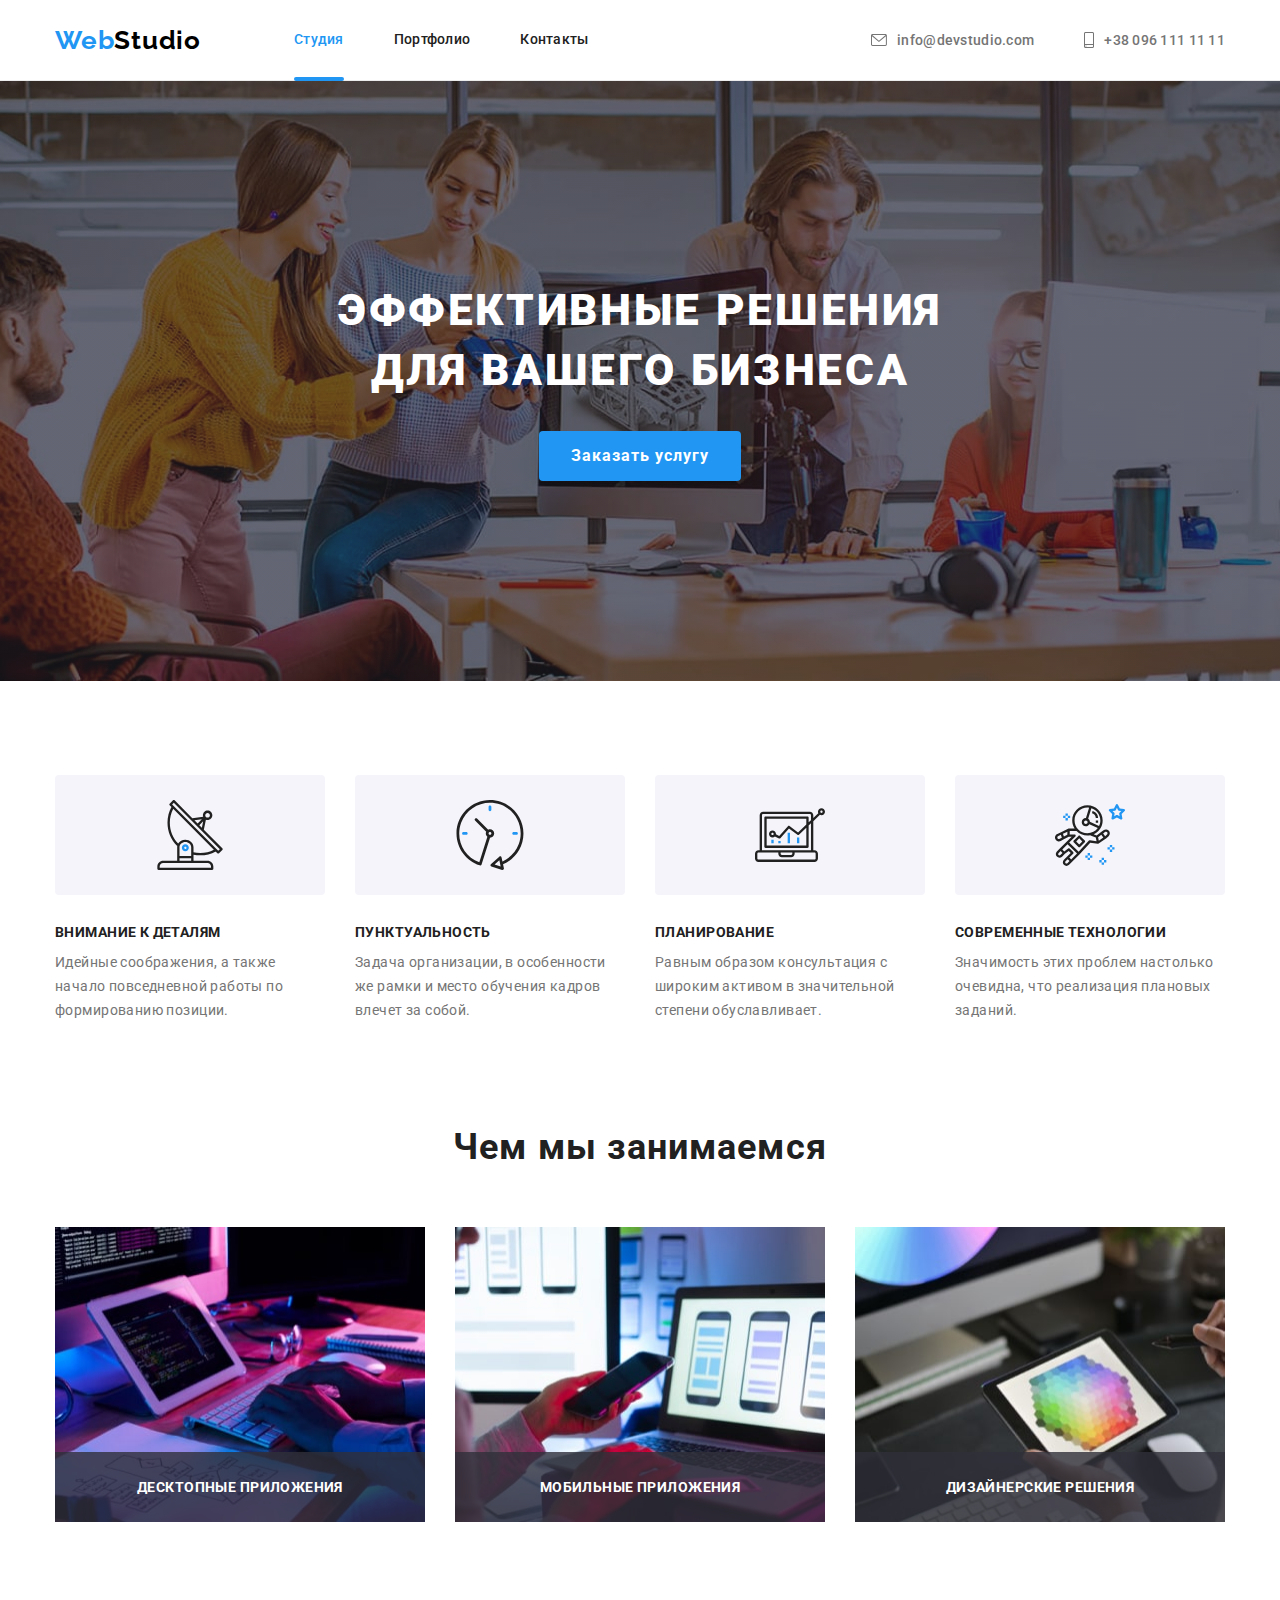
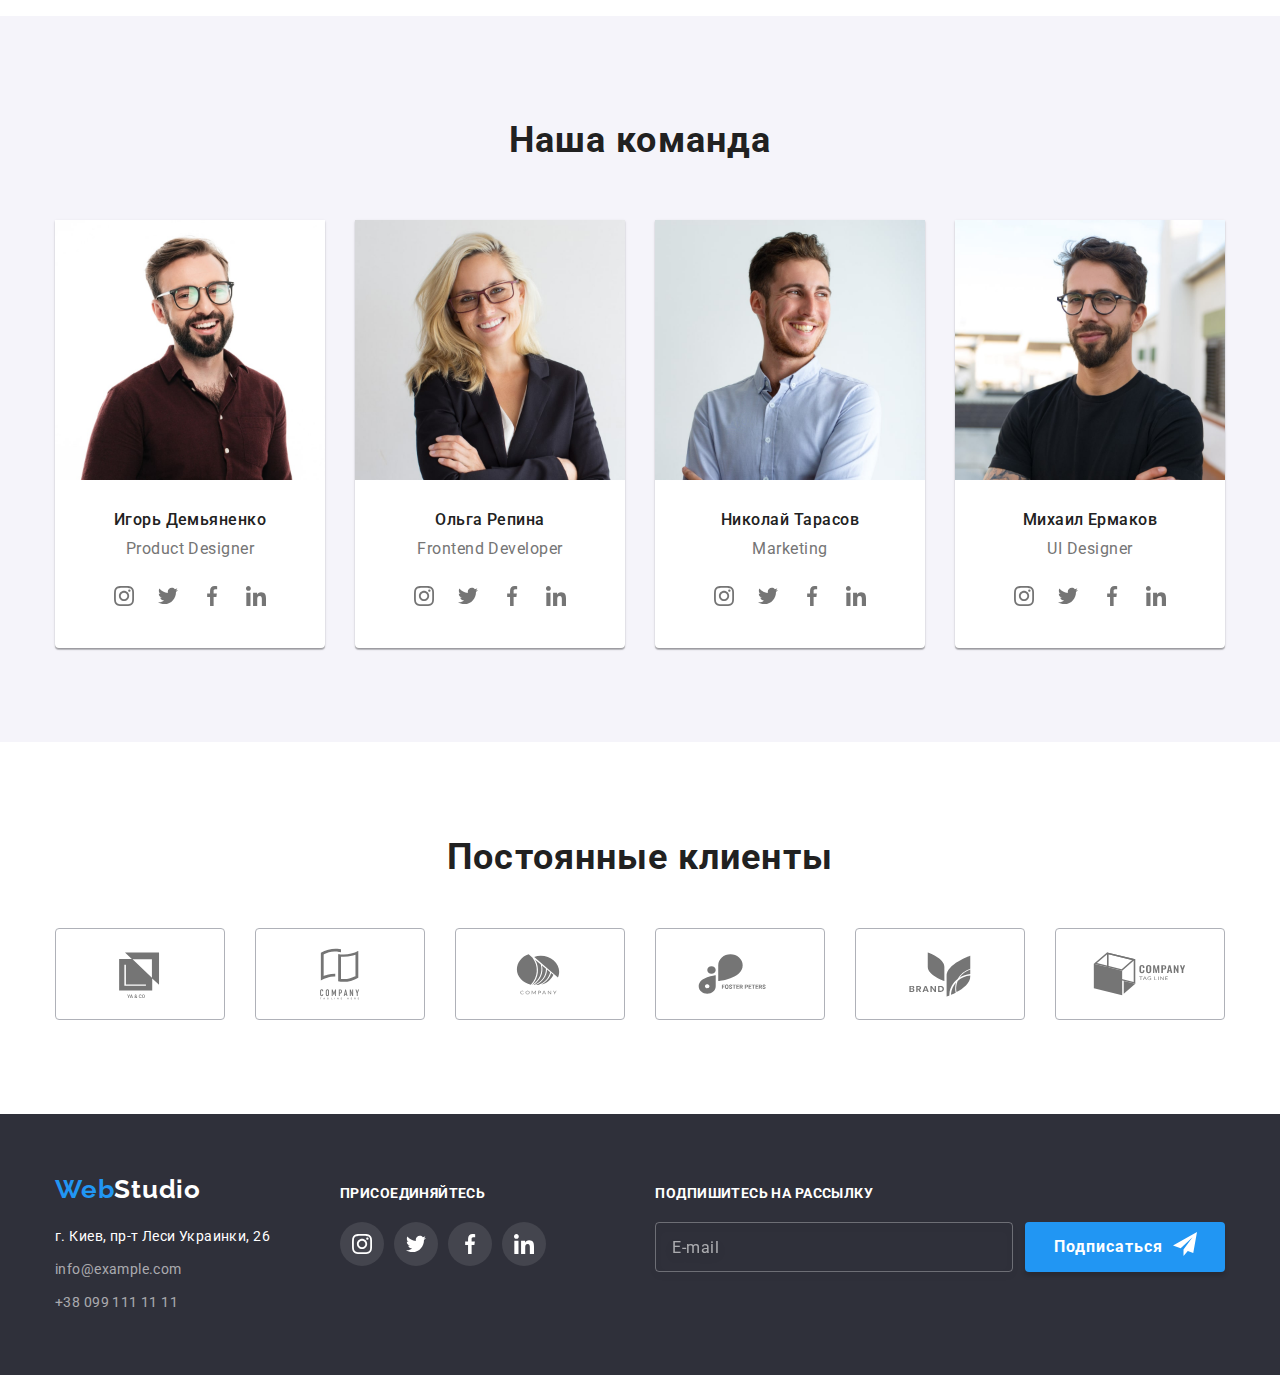
==== commit 95834632: "Adds footer subscribe form for portfolio page and send button icon" ====
--- a/index.html
+++ b/index.html
@@ -438,8 +438,8 @@
           <form class="footer-subscribe-form" action="#" name="footer-subscribe-form" autocomplete="on">
           <input class="footer-subscribe-form-input" type="email" name="email" placeholder="E-mail">
           <button class="button footer-subscribe-form-button" type="submit">Подписаться
-            <svg width="24" height="24">
-              <use></use>
+            <svg class="subscribe-form-button-icon" width="24" height="24">
+              <use href="./images/icons.svg#icon-send"></use>
             </svg>
           </button>
           </form>
--- a/css/styles.css
+++ b/css/styles.css
@@ -588,7 +588,7 @@
 }
 
 .footer-form {
-  margin-left: 93px;
+  margin-left: auto;
 }
 
 .footer-subscribe-form-title {
@@ -633,8 +633,13 @@
 }
 
 .footer-subscribe-form-button {
+  display: flex;
   margin-left: 12px;
   padding: 10px 28px 10px 29px;
+}
+
+.subscribe-form-button-icon {
+  margin-left: 10px;
 }
 
 /* -***-Portfolio page-***- */
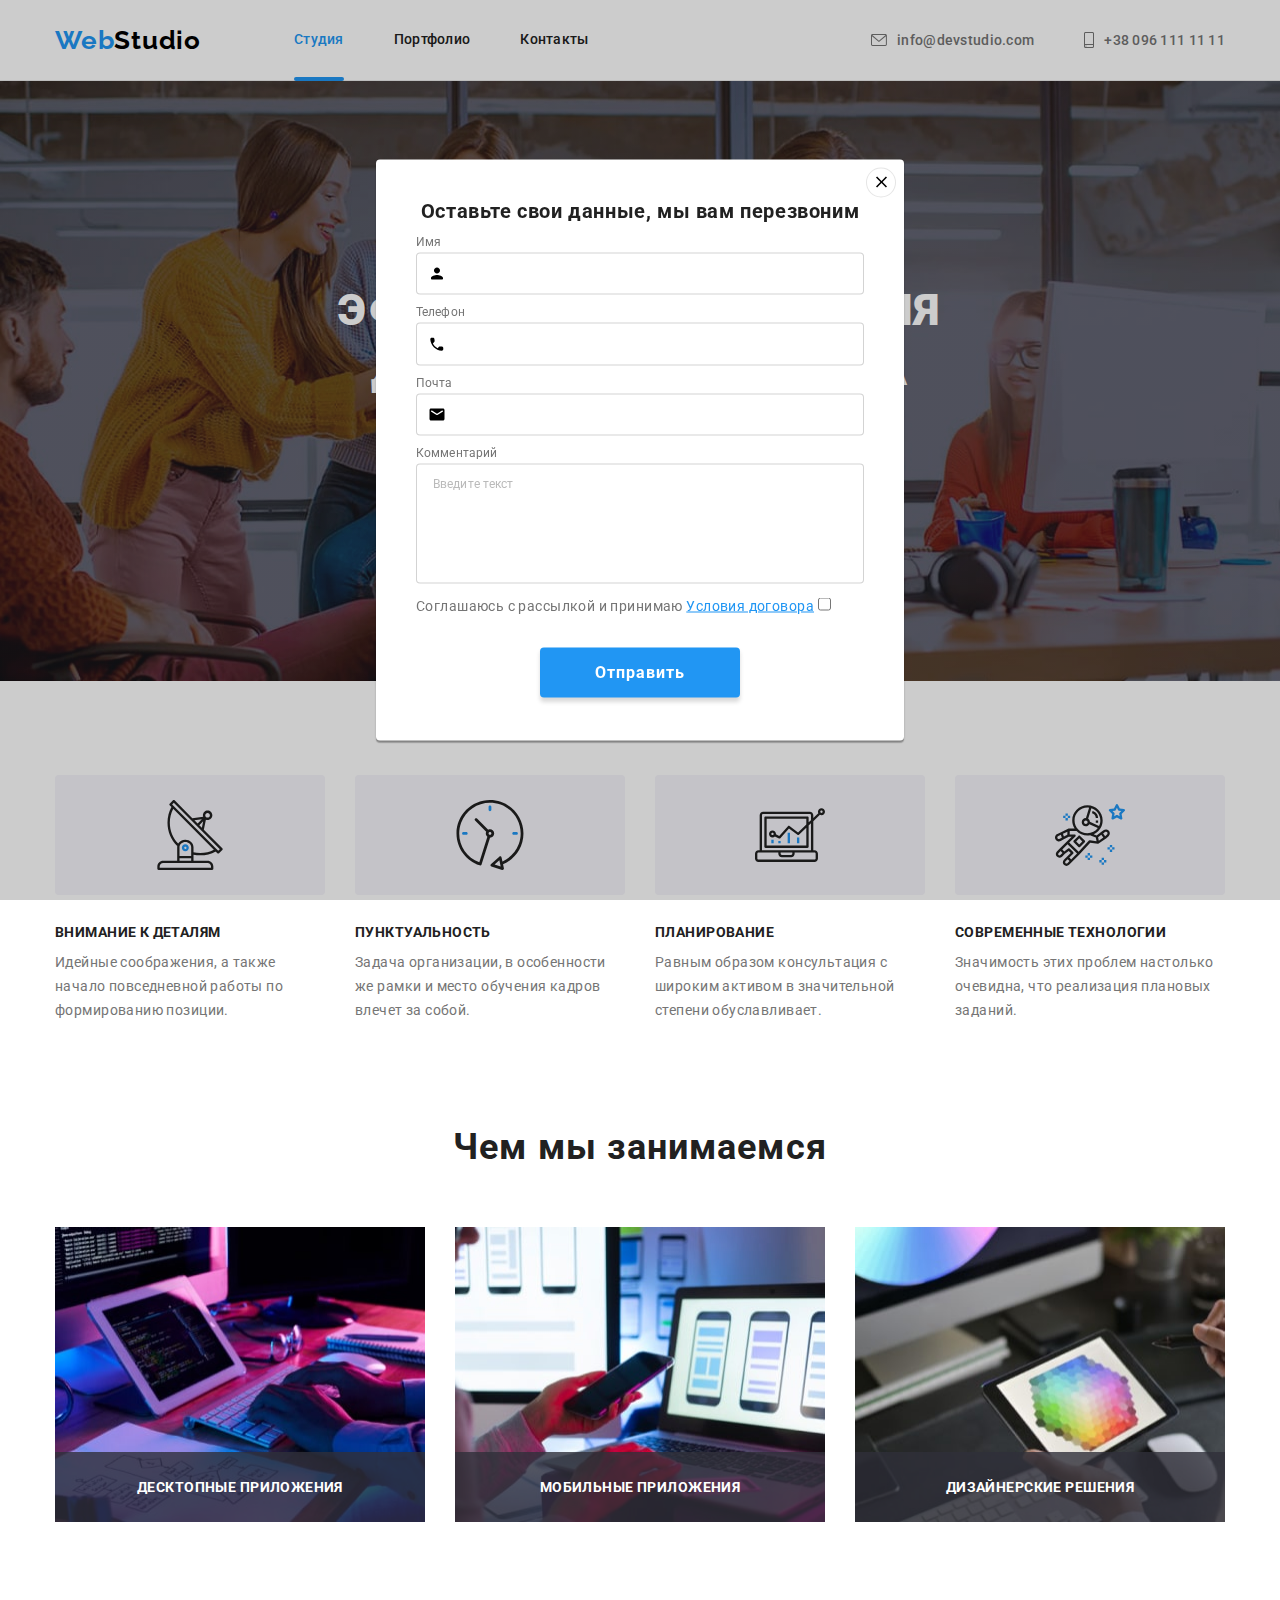
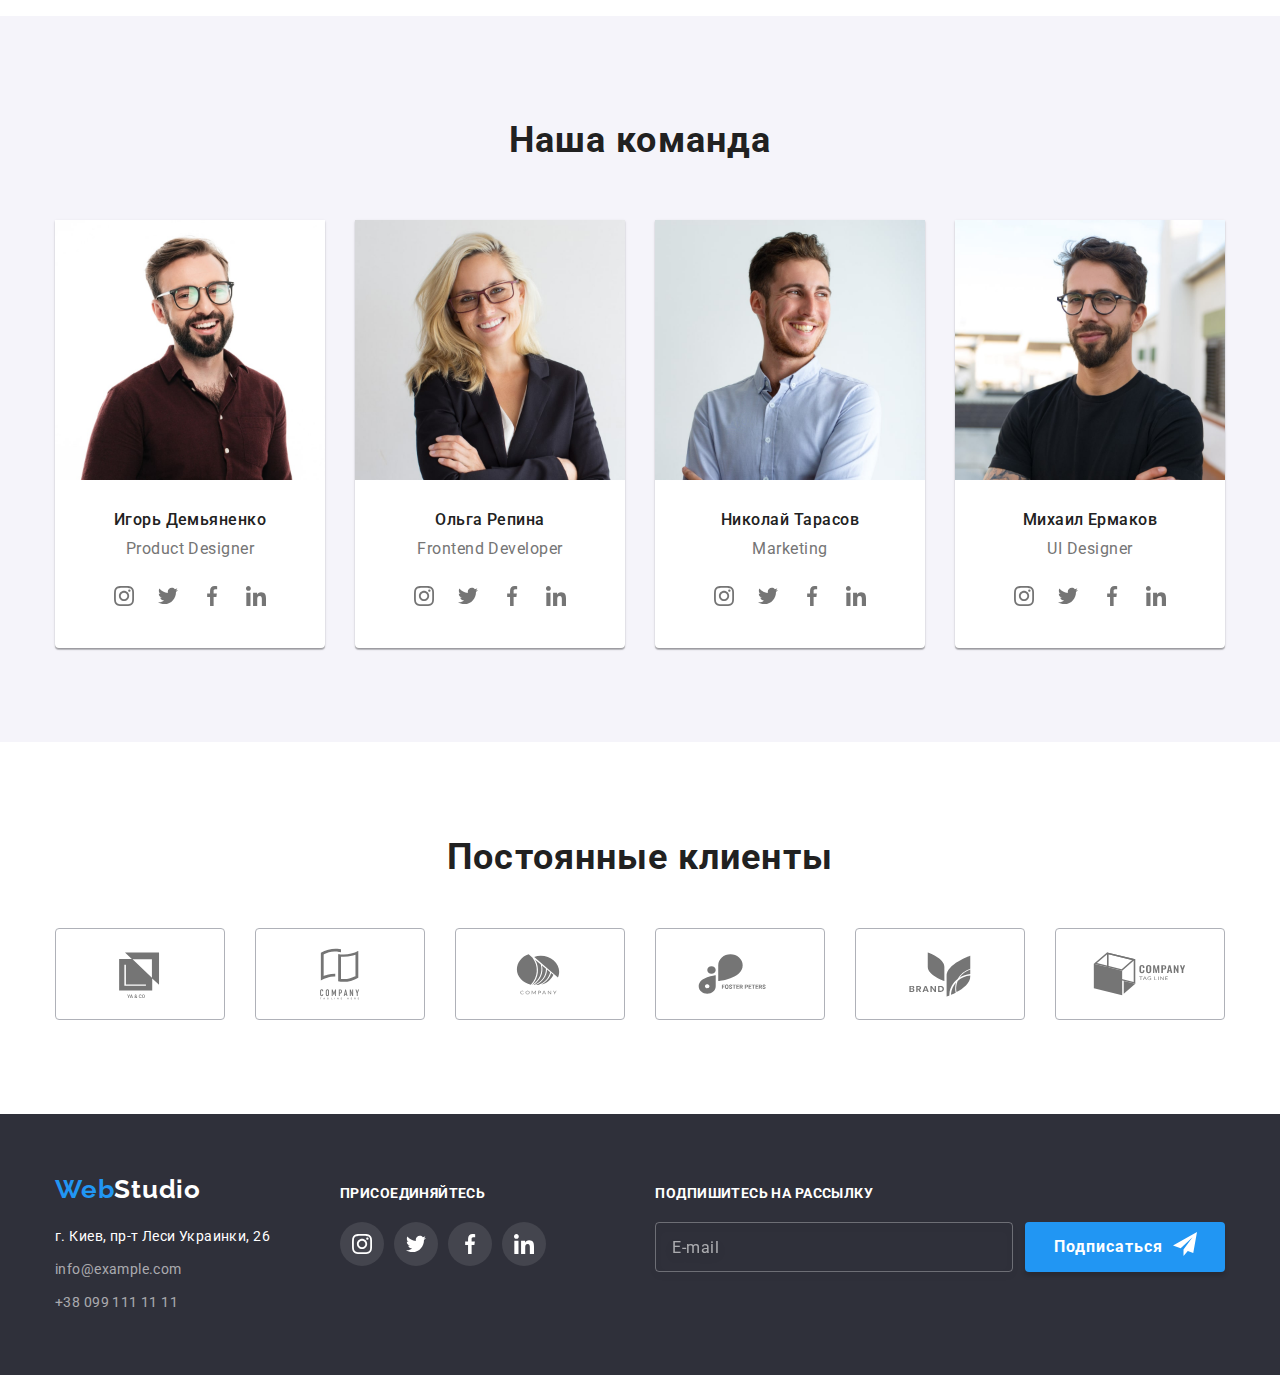
==== commit 3dc5d3fd: "Adds modal form markup and styles" ====
--- a/index.html
+++ b/index.html
@@ -436,8 +436,10 @@
         <div class="footer-form">
           <b class="footer-subscribe-form-title">Подпишитесь на рассылку</b>
           <form class="footer-subscribe-form" action="#" name="footer-subscribe-form" autocomplete="on">
-          <input class="footer-subscribe-form-input" type="email" name="email" placeholder="E-mail">
-          <button class="button footer-subscribe-form-button" type="submit">Подписаться
+            <label>
+              <input class="footer-subscribe-form-input" type="email" name="email" placeholder="E-mail">
+            </label>
+            <button class="button footer-subscribe-form-button" type="submit">Подписаться
             <svg class="subscribe-form-button-icon" width="24" height="24">
               <use href="./images/icons.svg#icon-send"></use>
             </svg>
@@ -447,13 +449,60 @@
       </div>
     </footer>
 
-    <div class="backdrop is-hidden" data-modal>
+    <div class="backdrop " data-modal>
+      <!-- is-hidden -->
       <div class="modal-window">
         <button class="modal-window-close-button" type="button" data-modal-close>
           <svg class="modal-window-close-icon" width="18" height="18">
             <use href="./images/icons.svg#icon-close"></use>
           </svg>
         </button>
+
+        <div class="modal-form">
+          <form class="modal-order-form" action="#" name="modal-order-form">
+            <b class="modal-order-form-title">Оставьте свои данные, мы вам перезвоним</b>
+            <div class="modal-order-form-field">
+              <label class="modal-order-form-input-label" for="name">Имя</label>
+              <span class="modal-order-form-input-wrapper">
+                <input class="modal-order-form-input" type="text" name="usermane" id="name">
+                <svg class="modal-order-form-input-icon" width="18" height="18">
+                  <use href="./images/icons.svg#icon-person"></use>
+                </svg>
+              </span>
+            </div>
+
+            <div class="modal-order-form-field">
+              <label class="modal-order-form-input-label" for="tel">Телефон</label>
+              <span class="modal-order-form-input-wrapper">
+                <input class="modal-order-form-input" type="tel" name="usertel" id="tel">
+                <svg class="modal-order-form-input-icon" width="18" height="18">
+                  <use href="./images/icons.svg#icon-phone"></use>
+                </svg>
+              </span>
+            </div>
+
+            <div class="modal-order-form-field">
+              <label class="modal-order-form-input-label" for="email">Почта</label>
+              <span class="modal-order-form-input-wrapper">
+                <input class="modal-order-form-input" type="email" name="useremail" id="email">
+                <svg class="modal-order-form-input-icon" width="18" height="18">
+                  <use href="./images/icons.svg#icon-email"></use>
+                </svg>
+              </span>
+            </div>
+
+            <div class="modal-order-form-field">
+              <label class="modal-order-form-input-label" for="comment">Комментарий</label>
+              <textarea class="modal-order-form-input textarea" name="usercomment" placeholder="Введите текст" id="comment"></textarea>
+            </div>
+
+            <div class="modal-order-form-field">
+              <label class="modal-order-form-policy-comfirmation" for="policy">Соглашаюсь с рассылкой и принимаю <a class="modal-order-form-policy-link" href="#">Условия договора</a></label>
+              <input type="checkbox" id="policy">
+            </div>
+            <button class="button modal-order-form-button" type="submit">Отправить</button>
+          </form>
+        </div>
       </div>
     </div>
 
--- a/css/styles.css
+++ b/css/styles.css
@@ -4,6 +4,7 @@
   --main-navigation-item-color: #212121;
   --accent-color: #2196f3;
   --current-page-marker-color: #2196f3;
+  --btn-focus-hover-color: #188ce8;
 
   --section-padding-top: 94px;
   --section-padding-bottom: 94px;
@@ -85,6 +86,10 @@
   border-radius: 4px;
 }
 
+.textarea {
+  resize: none;
+}
+
 /* -***-Index page-***- */
 
 /* ---Header--- */
@@ -236,7 +241,7 @@
 
 .page-hero-button:hover,
 .page-hero-button:focus {
-  background-color: #188ce8;
+  background-color: var(--btn-focus-hover-color);
 }
 
 /* ---Benefits Section--- */
@@ -318,7 +323,7 @@
 }
 
 .our-work-sectoin-item-label {
-  font-weight: bold;
+  font-weight: 700;
   font-size: 14px;
   line-height: calc(16 / 14);
   text-align: center;
@@ -436,7 +441,7 @@
 }
 
 .clients-section-title {
-  font-weight: bold;
+  font-weight: 700;
   font-size: 36px;
   line-height: 1.17;
   text-align: center;
@@ -546,7 +551,7 @@
 }
 
 .footer-social-title {
-  font-weight: bold;
+  font-weight: 700;
   font-size: 14px;
   line-height: 1.14;
   letter-spacing: 0.03em;
@@ -587,12 +592,13 @@
   fill: currentColor;
 }
 
+/* Footer Subscribe Form */
 .footer-form {
   margin-left: auto;
 }
 
 .footer-subscribe-form-title {
-  font-weight: bold;
+  font-weight: 700;
   font-size: 14px;
   line-height: calc(16 / 14);
   letter-spacing: 0.03em;
@@ -636,6 +642,13 @@
   display: flex;
   margin-left: 12px;
   padding: 10px 28px 10px 29px;
+
+  transition: background-color 250ms cubic-bezier(0.4, 0, 0.2, 1);
+}
+
+.footer-subscribe-form-button:hover,
+.footer-subscribe-form-button:focus {
+  background-color: var(--btn-focus-hover-color);
 }
 
 .subscribe-form-button-icon {
@@ -840,3 +853,96 @@
 .backdrop.is-hidden .modal-window {
   transform: translate(-50%, -50%) scale(0.9);
 }
+
+/* ---Modal Order Form--- */
+.modal-order-form-title {
+  display: block;
+  margin-bottom: 12px;
+
+  font-weight: 700;
+  font-size: 20px;
+  line-height: calc(23 / 20);
+  text-align: center;
+  letter-spacing: 0.03em;
+
+  color: #212121;
+}
+
+.modal-order-form-field {
+  margin-bottom: 10px;
+}
+
+.modal-order-form-input-label {
+  display: block;
+  font-size: 12px;
+  line-height: calc(14 / 12);
+  letter-spacing: 0.01em;
+
+  color: #757575;
+  margin-bottom: 4px;
+}
+
+.modal-order-form-input-wrapper {
+  position: relative;
+  display: block;
+}
+
+.modal-order-form-input {
+  display: block;
+  width: 100%;
+  padding-top: 11px;
+  padding-bottom: 11px;
+  padding-right: 12px;
+  padding-left: 42px;
+
+  border: 1px solid rgba(33, 33, 33, 0.2);
+  box-sizing: border-box;
+  border-radius: 4px;
+}
+
+.modal-order-form-input-icon {
+  position: absolute;
+  left: 0;
+  top: 50%;
+  transform: translateY(-50%);
+  margin-left: 12px;
+}
+
+.modal-order-form-input.textarea {
+  height: 120px;
+  padding: 12px 16px;
+}
+
+.modal-order-form-input.textarea::placeholder {
+  font-size: 12px;
+  line-height: calc(14 / 12);
+  letter-spacing: 0.01em;
+
+  color: rgba(117, 117, 117, 0.5);
+}
+
+.modal-order-form-policy-comfirmation {
+  font-size: 14px;
+  line-height: calc(24 / 14);
+  letter-spacing: 0.03em;
+
+  color: #757575;
+}
+.modal-order-form-policy-link {
+  color: #2196f3;
+}
+
+.modal-order-form-button {
+  display: block;
+  margin-top: 30px;
+  margin-left: auto;
+  margin-right: auto;
+  padding: 10px 55px;
+
+  transition: background-color 250ms cubic-bezier(0.4, 0, 0.2, 1);
+}
+
+.modal-order-form-button:hover,
+.modal-order-form-button:focus {
+  background-color: var(--btn-focus-hover-color);
+}
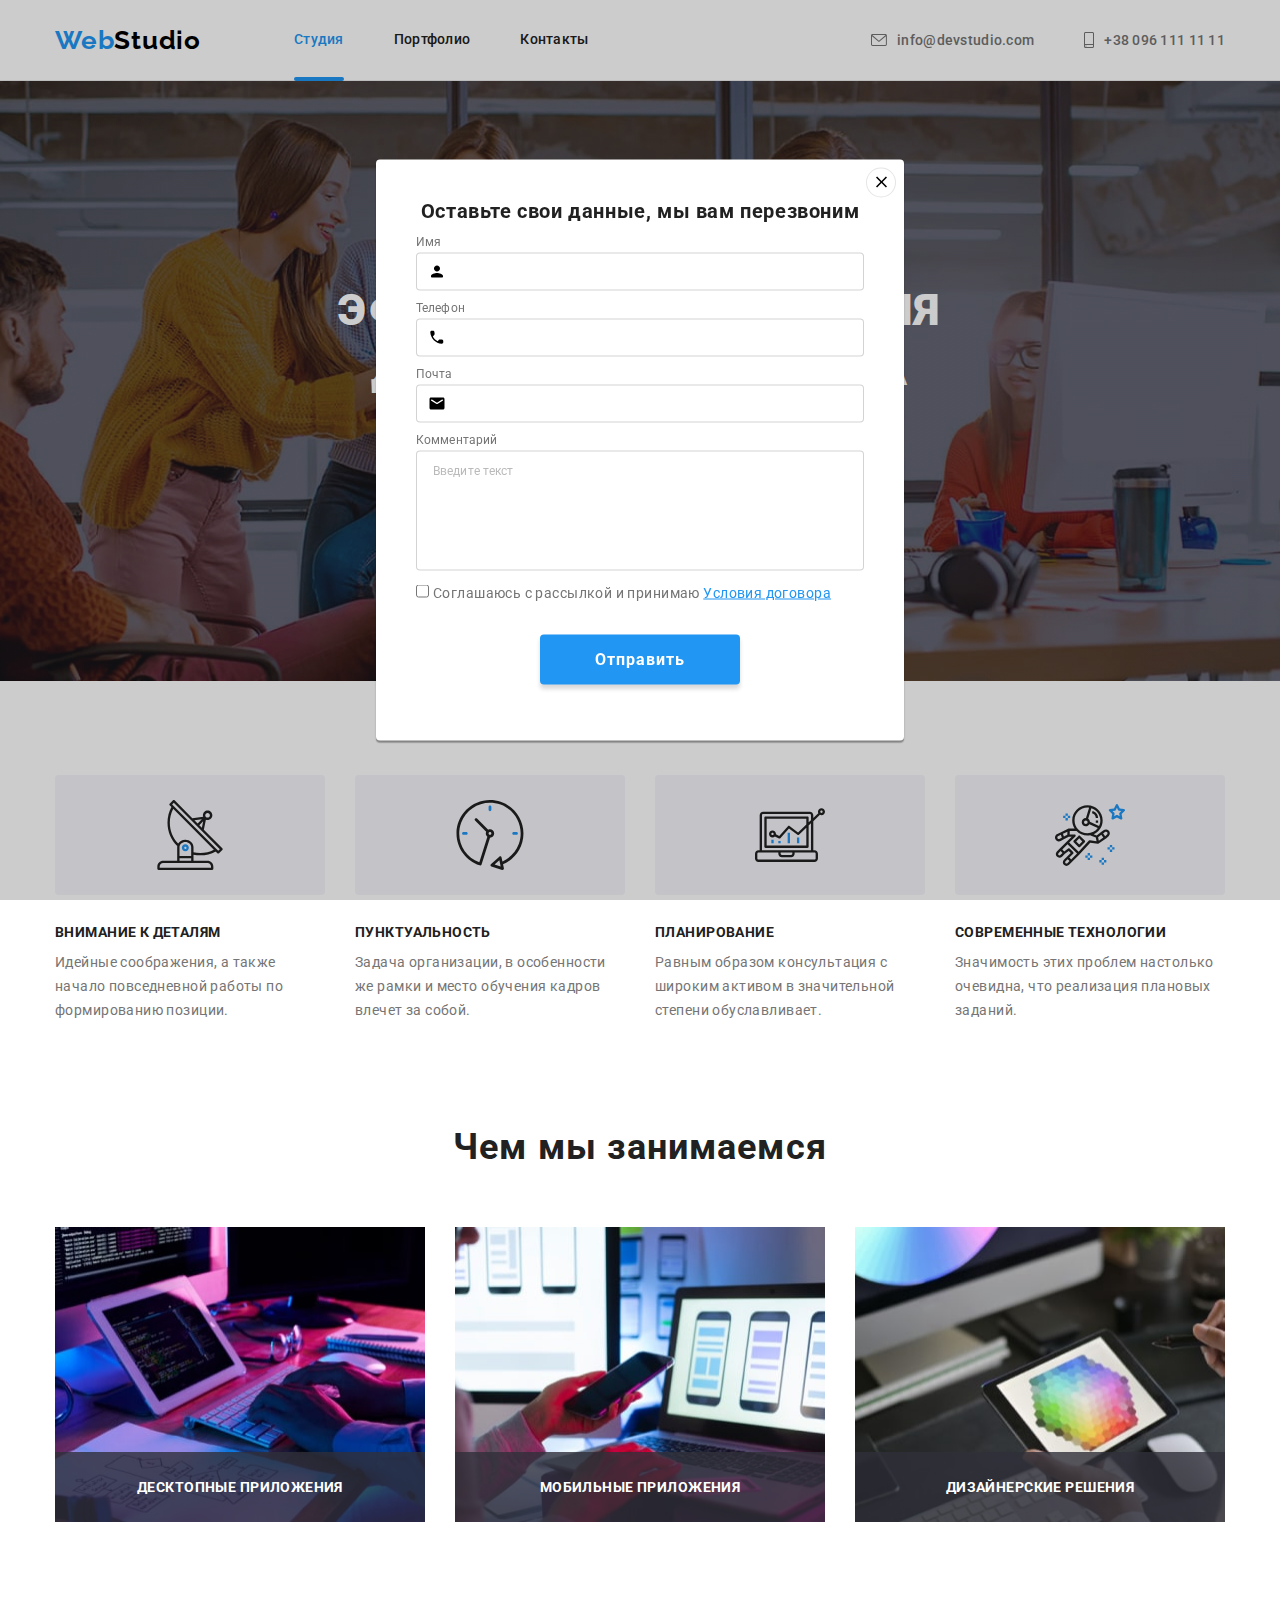
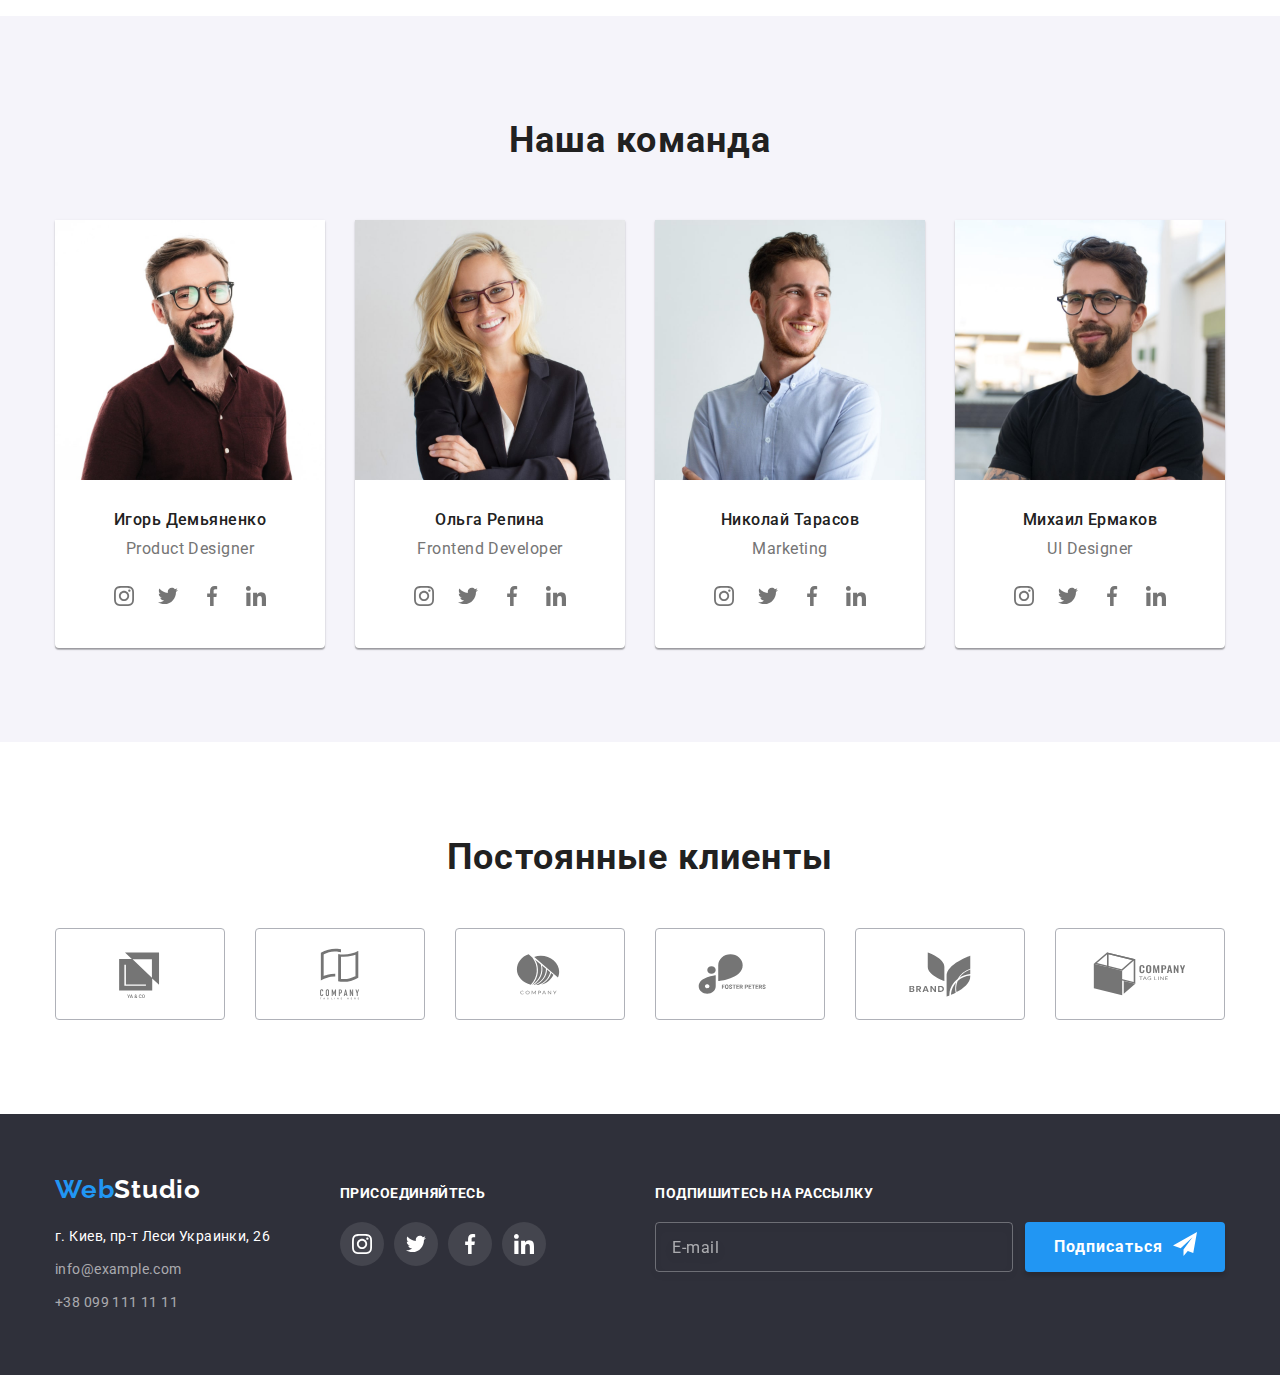
==== commit aed00299: "Adds focus effects for modal order form fields" ====
--- a/index.html
+++ b/index.html
@@ -461,6 +461,7 @@
         <div class="modal-form">
           <form class="modal-order-form" action="#" name="modal-order-form">
             <b class="modal-order-form-title">Оставьте свои данные, мы вам перезвоним</b>
+            
             <div class="modal-order-form-field">
               <label class="modal-order-form-input-label" for="name">Имя</label>
               <span class="modal-order-form-input-wrapper">
@@ -497,8 +498,8 @@
             </div>
 
             <div class="modal-order-form-field">
+              <input type="checkbox" id="policy">
               <label class="modal-order-form-policy-comfirmation" for="policy">Соглашаюсь с рассылкой и принимаю <a class="modal-order-form-policy-link" href="#">Условия договора</a></label>
-              <input type="checkbox" id="policy">
             </div>
             <button class="button modal-order-form-button" type="submit">Отправить</button>
           </form>
--- a/css/styles.css
+++ b/css/styles.css
@@ -158,7 +158,7 @@
   line-height: 1, 14;
   letter-spacing: 0.02em;
 
-  color: #757575;
+  color: var(--main-text-color);
 
   display: flex;
   align-items: center;
@@ -843,6 +843,17 @@
   position: absolute;
   top: 8px;
   right: 8px;
+
+  transition: fill 250ms cubic-bezier(0.4, 0, 0.2, 1);
+}
+
+.modal-window-close-button:hover,
+.modal-window-close-button:focus {
+  fill: var(--accent-color);
+}
+
+.modal-window-close-icon {
+  color: inherit;
 }
 
 .backdrop.is-hidden {
@@ -878,7 +889,7 @@
   line-height: calc(14 / 12);
   letter-spacing: 0.01em;
 
-  color: #757575;
+  color: var(--main-text-color);
   margin-bottom: 4px;
 }
 
@@ -898,6 +909,23 @@
   border: 1px solid rgba(33, 33, 33, 0.2);
   box-sizing: border-box;
   border-radius: 4px;
+
+  font-size: 12px;
+  line-height: calc(14 / 12);
+  letter-spacing: 0.01em;
+
+  color: var(--main-text-color);
+
+  transition: border 250ms cubic-bezier(0.4, 0, 0.2, 1);
+}
+
+.modal-order-form-input:focus {
+  border: 1px solid #2196f3;
+  outline: 0;
+}
+
+.modal-order-form-input:focus + .modal-order-form-input-icon {
+  fill: var(--accent-color);
 }
 
 .modal-order-form-input-icon {
@@ -906,11 +934,19 @@
   top: 50%;
   transform: translateY(-50%);
   margin-left: 12px;
+  color: inherit;
+
+  transition: fill 250ms cubic-bezier(0.4, 0, 0.2, 1);
 }
 
 .modal-order-form-input.textarea {
   height: 120px;
   padding: 12px 16px;
+  font-size: 14px;
+  line-height: calc(24 / 14);
+  letter-spacing: 0.03em;
+
+  color: var(--main-text-color);
 }
 
 .modal-order-form-input.textarea::placeholder {
@@ -926,7 +962,7 @@
   line-height: calc(24 / 14);
   letter-spacing: 0.03em;
 
-  color: #757575;
+  color: var(--main-text-color);
 }
 .modal-order-form-policy-link {
   color: #2196f3;
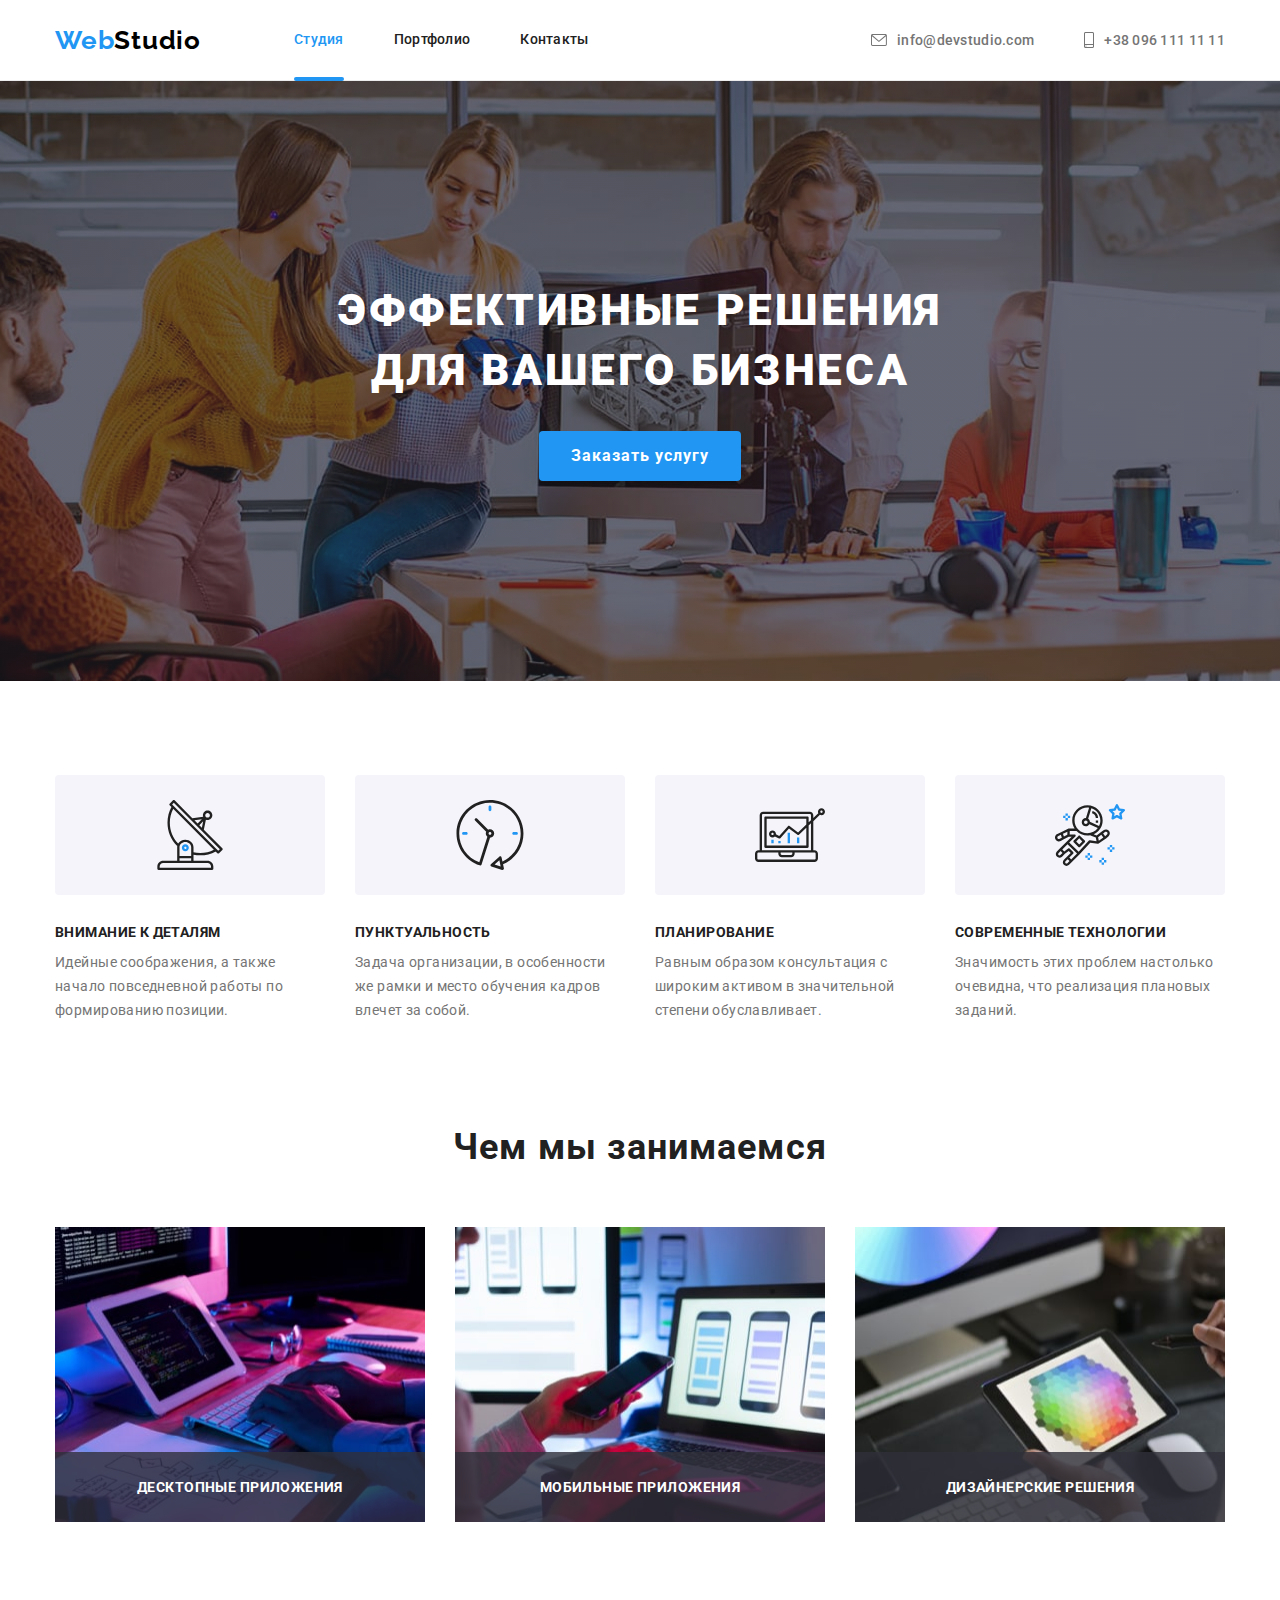
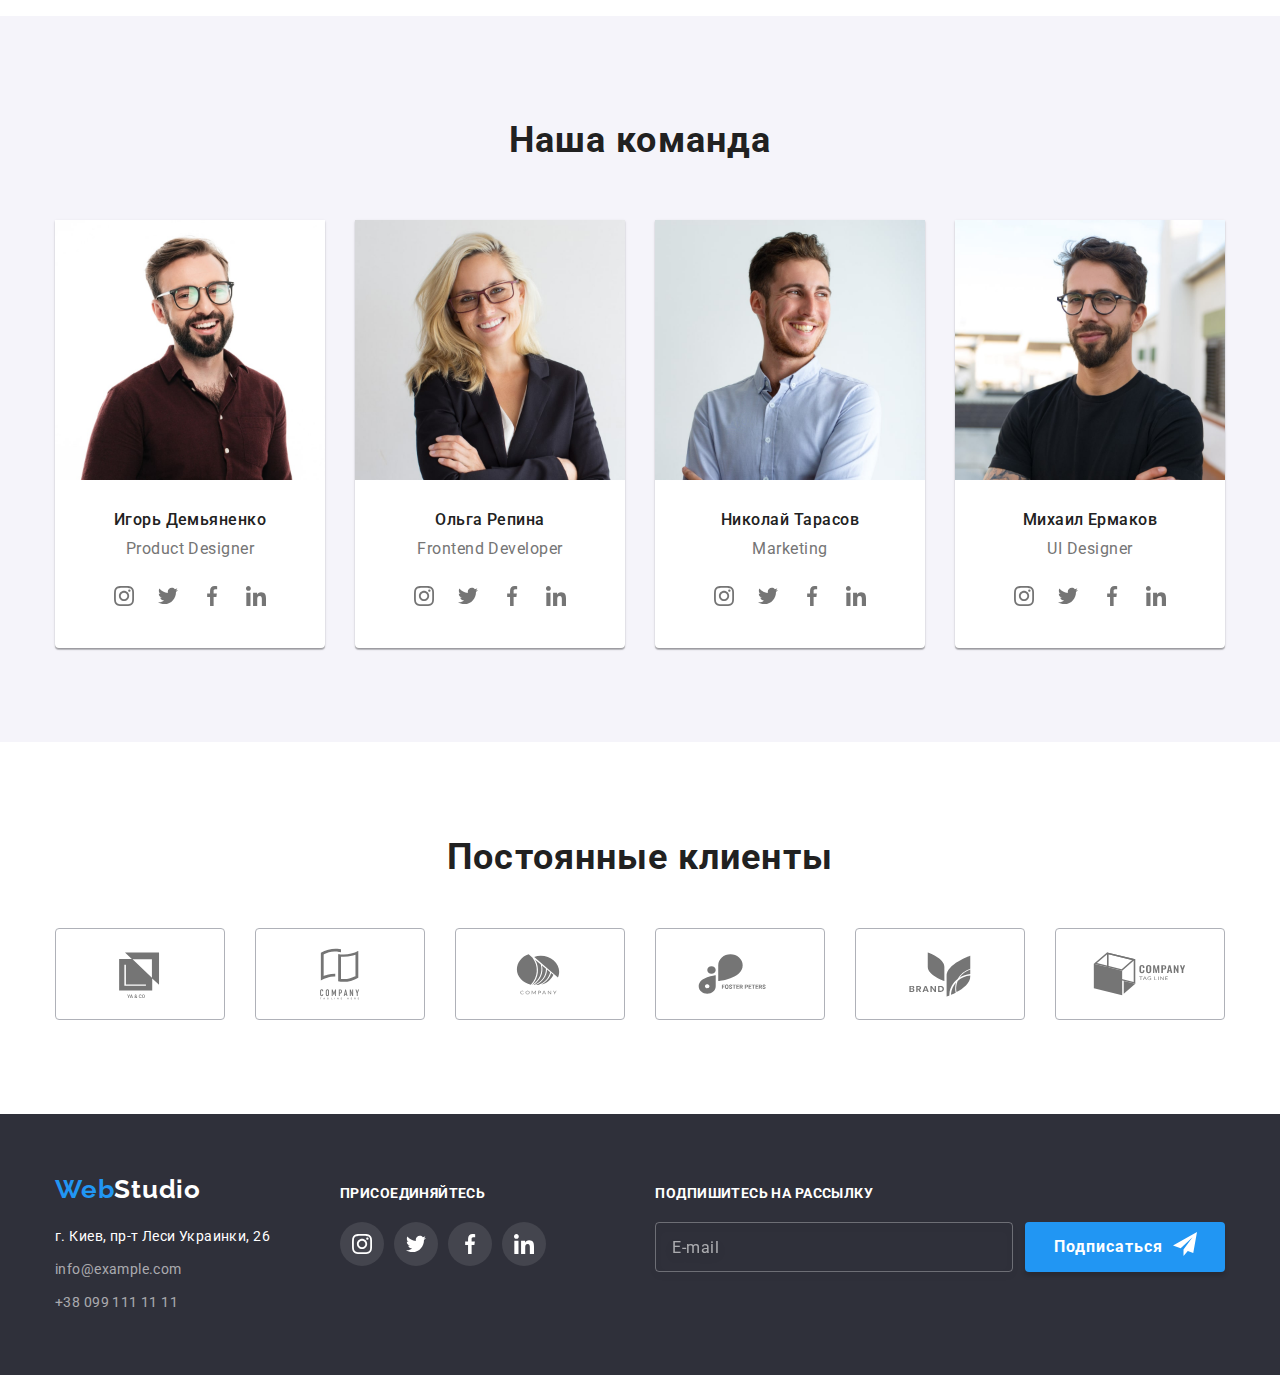
==== commit 8c5c8c01: "Adds stiles for custom checkbox in modal order form" ====
--- a/index.html
+++ b/index.html
@@ -449,8 +449,7 @@
       </div>
     </footer>
 
-    <div class="backdrop " data-modal>
-      <!-- is-hidden -->
+    <div class="backdrop is-hidden" data-modal>
       <div class="modal-window">
         <button class="modal-window-close-button" type="button" data-modal-close>
           <svg class="modal-window-close-icon" width="18" height="18">
@@ -494,13 +493,20 @@
 
             <div class="modal-order-form-field">
               <label class="modal-order-form-input-label" for="comment">Комментарий</label>
-              <textarea class="modal-order-form-input textarea" name="usercomment" placeholder="Введите текст" id="comment"></textarea>
+              <textarea class="modal-order-form-input comment-input" name="usercomment" placeholder="Введите текст" id="comment"></textarea>
             </div>
 
             <div class="modal-order-form-field">
-              <input type="checkbox" id="policy">
-              <label class="modal-order-form-policy-comfirmation" for="policy">Соглашаюсь с рассылкой и принимаю <a class="modal-order-form-policy-link" href="#">Условия договора</a></label>
+              <input class="modal-order-form-checkbox visually-hidden" type="checkbox" id="policy" required >
+              <label class="modal-order-form-policy" for="policy">
+                <span class="modal-order-form-policy-checkbox">
+                  <svg class="checkbox-icon" width="16" height="15">
+                    <use href="./images/icons.svg#icon-vector"></use>
+                  </svg>
+                </span>
+                Соглашаюсь с рассылкой и принимаю <a class="modal-order-form-policy-link" href="#">Условия договора</a></label>
             </div>
+            
             <button class="button modal-order-form-button" type="submit">Отправить</button>
           </form>
         </div>
--- a/css/styles.css
+++ b/css/styles.css
@@ -31,6 +31,10 @@
   margin-top: 0;
   margin-bottom: 0;
   padding-left: 0;
+}
+
+textarea {
+  resize: none;
 }
 
 /* -***- Utiliyt classes -***- */
@@ -86,10 +90,6 @@
   border-radius: 4px;
 }
 
-.textarea {
-  resize: none;
-}
-
 /* -***-Index page-***- */
 
 /* ---Header--- */
@@ -939,7 +939,7 @@
   transition: fill 250ms cubic-bezier(0.4, 0, 0.2, 1);
 }
 
-.modal-order-form-input.textarea {
+.modal-order-form-input.comment-input {
   height: 120px;
   padding: 12px 16px;
   font-size: 14px;
@@ -949,7 +949,7 @@
   color: var(--main-text-color);
 }
 
-.modal-order-form-input.textarea::placeholder {
+.modal-order-form-input.comment-input::placeholder {
   font-size: 12px;
   line-height: calc(14 / 12);
   letter-spacing: 0.01em;
@@ -957,13 +957,44 @@
   color: rgba(117, 117, 117, 0.5);
 }
 
-.modal-order-form-policy-comfirmation {
+.modal-order-form-policy {
+  display: flex;
+  align-items: center;
+  justify-content: center;
+
   font-size: 14px;
   line-height: calc(24 / 14);
   letter-spacing: 0.03em;
 
   color: var(--main-text-color);
 }
+
+.modal-order-form-policy-checkbox {
+  display: flex;
+  align-items: center;
+  justify-content: center;
+  margin-right: 8px;
+  width: 16px;
+  height: 15px;
+
+  border: 2px solid rgba(33, 33, 33, 1);
+  border-radius: 2px;
+  fill: transparent;
+
+  transition: background-color 250ms cubic-bezier(0.4, 0, 0.2, 1),
+    border 250ms cubic-bezier(0.4, 0, 0.2, 1);
+}
+
+.checkbox-icon {
+  fill: inherit;
+}
+
+.modal-order-form-checkbox:checked + .modal-order-form-policy > .modal-order-form-policy-checkbox {
+  background: var(--accent-color);
+  border: none;
+  fill: #ffffff;
+}
+
 .modal-order-form-policy-link {
   color: #2196f3;
 }
